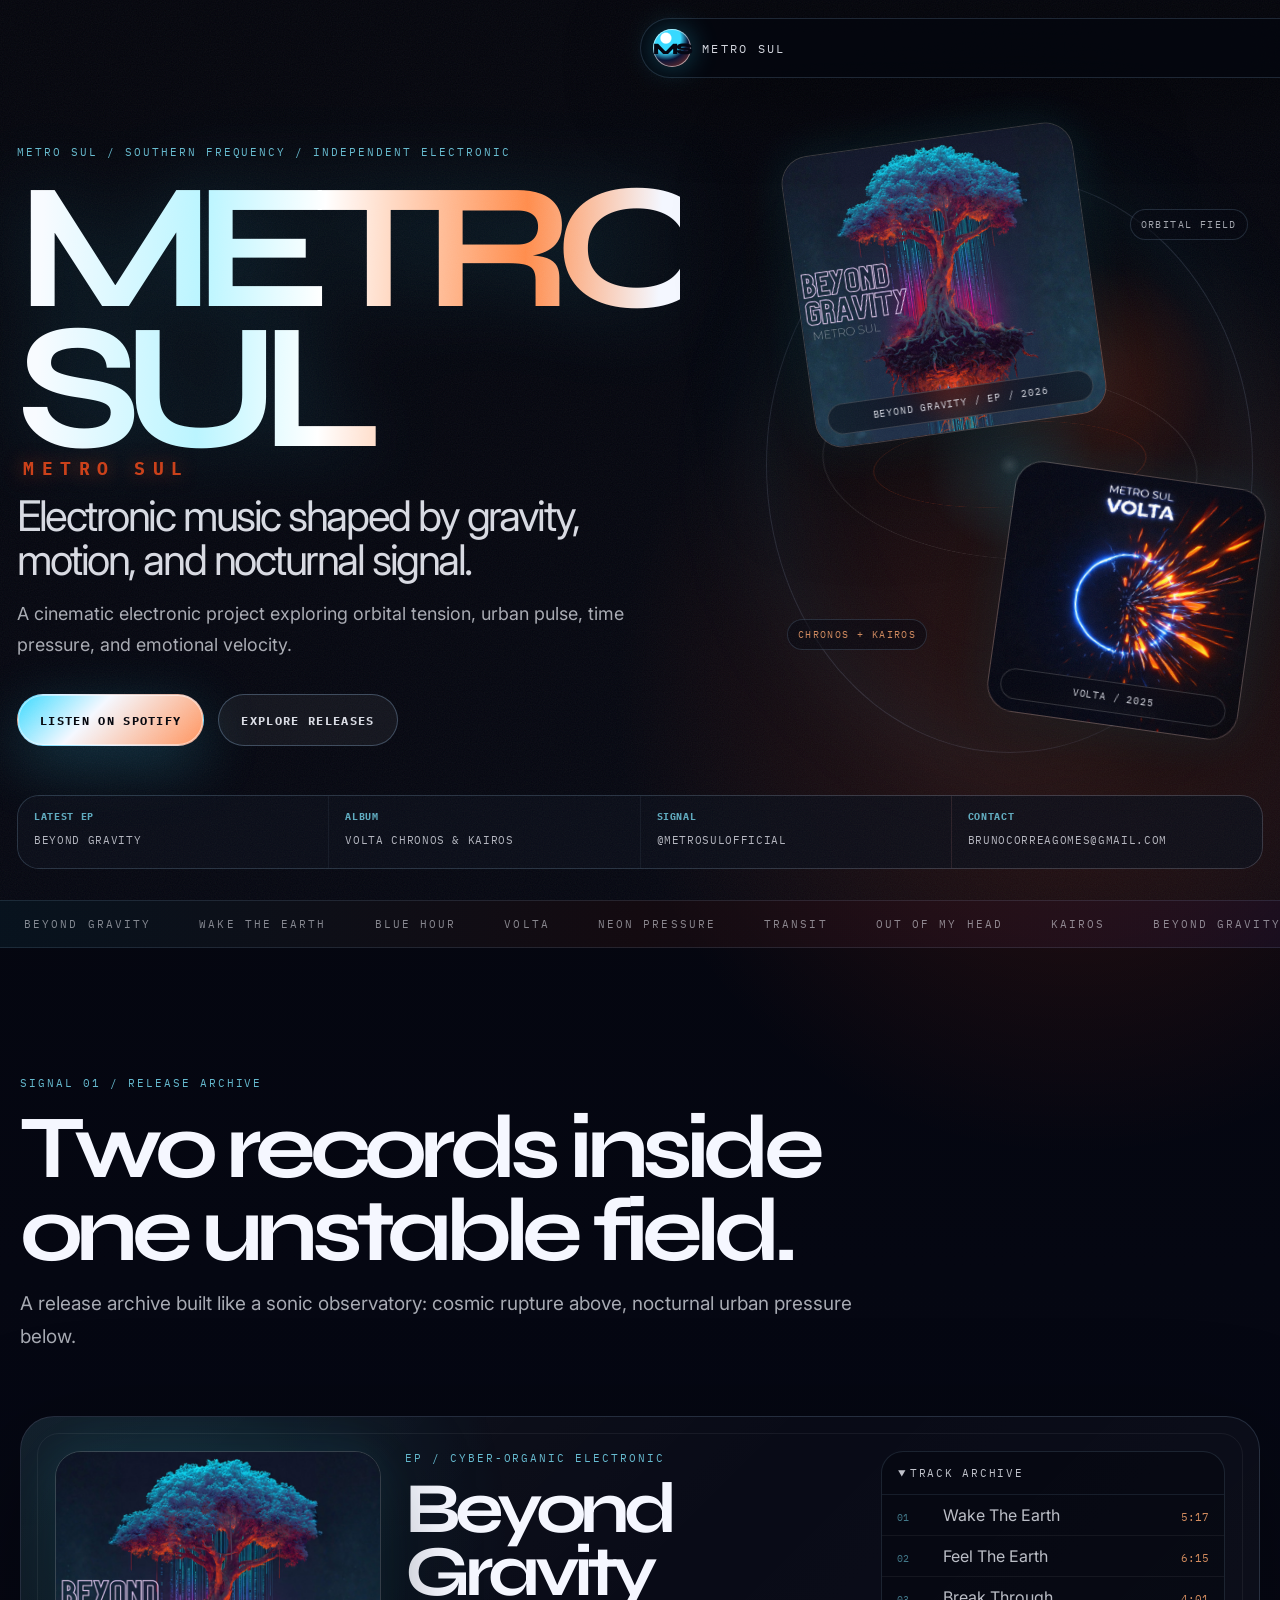
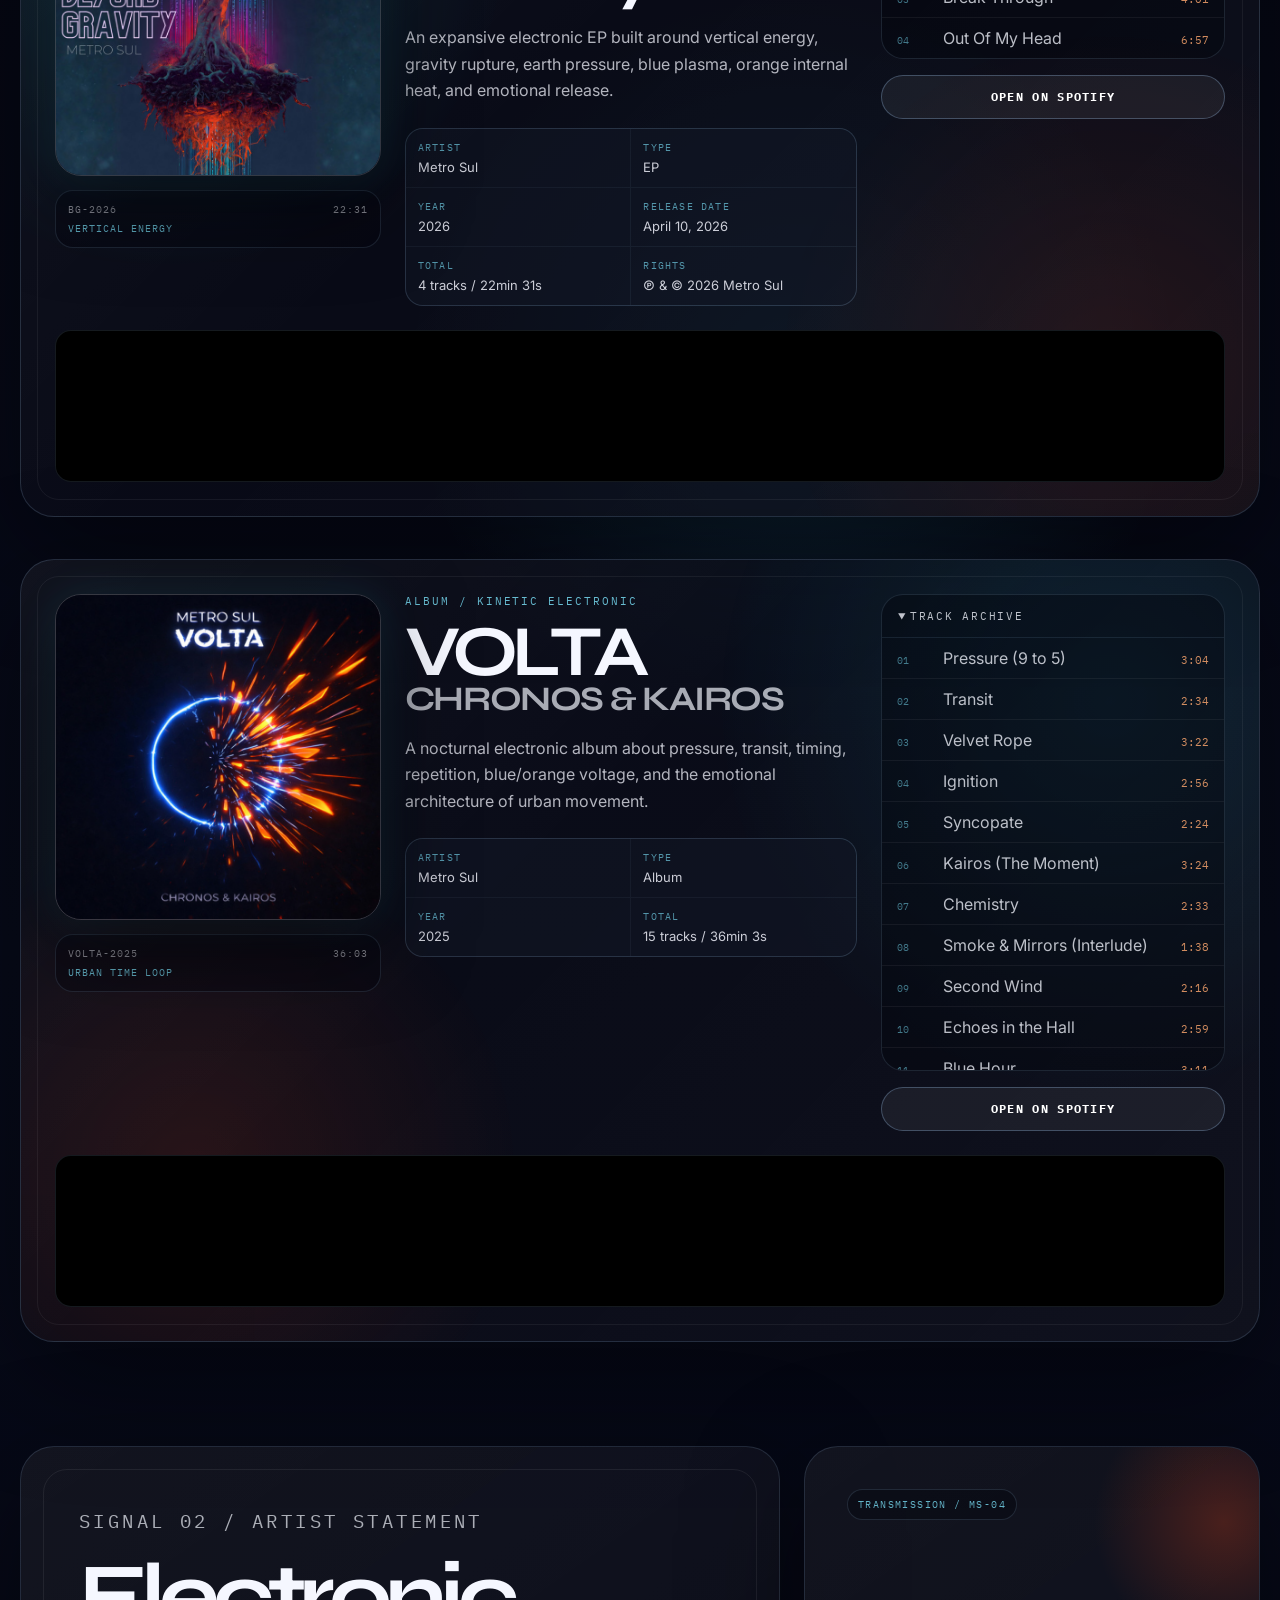
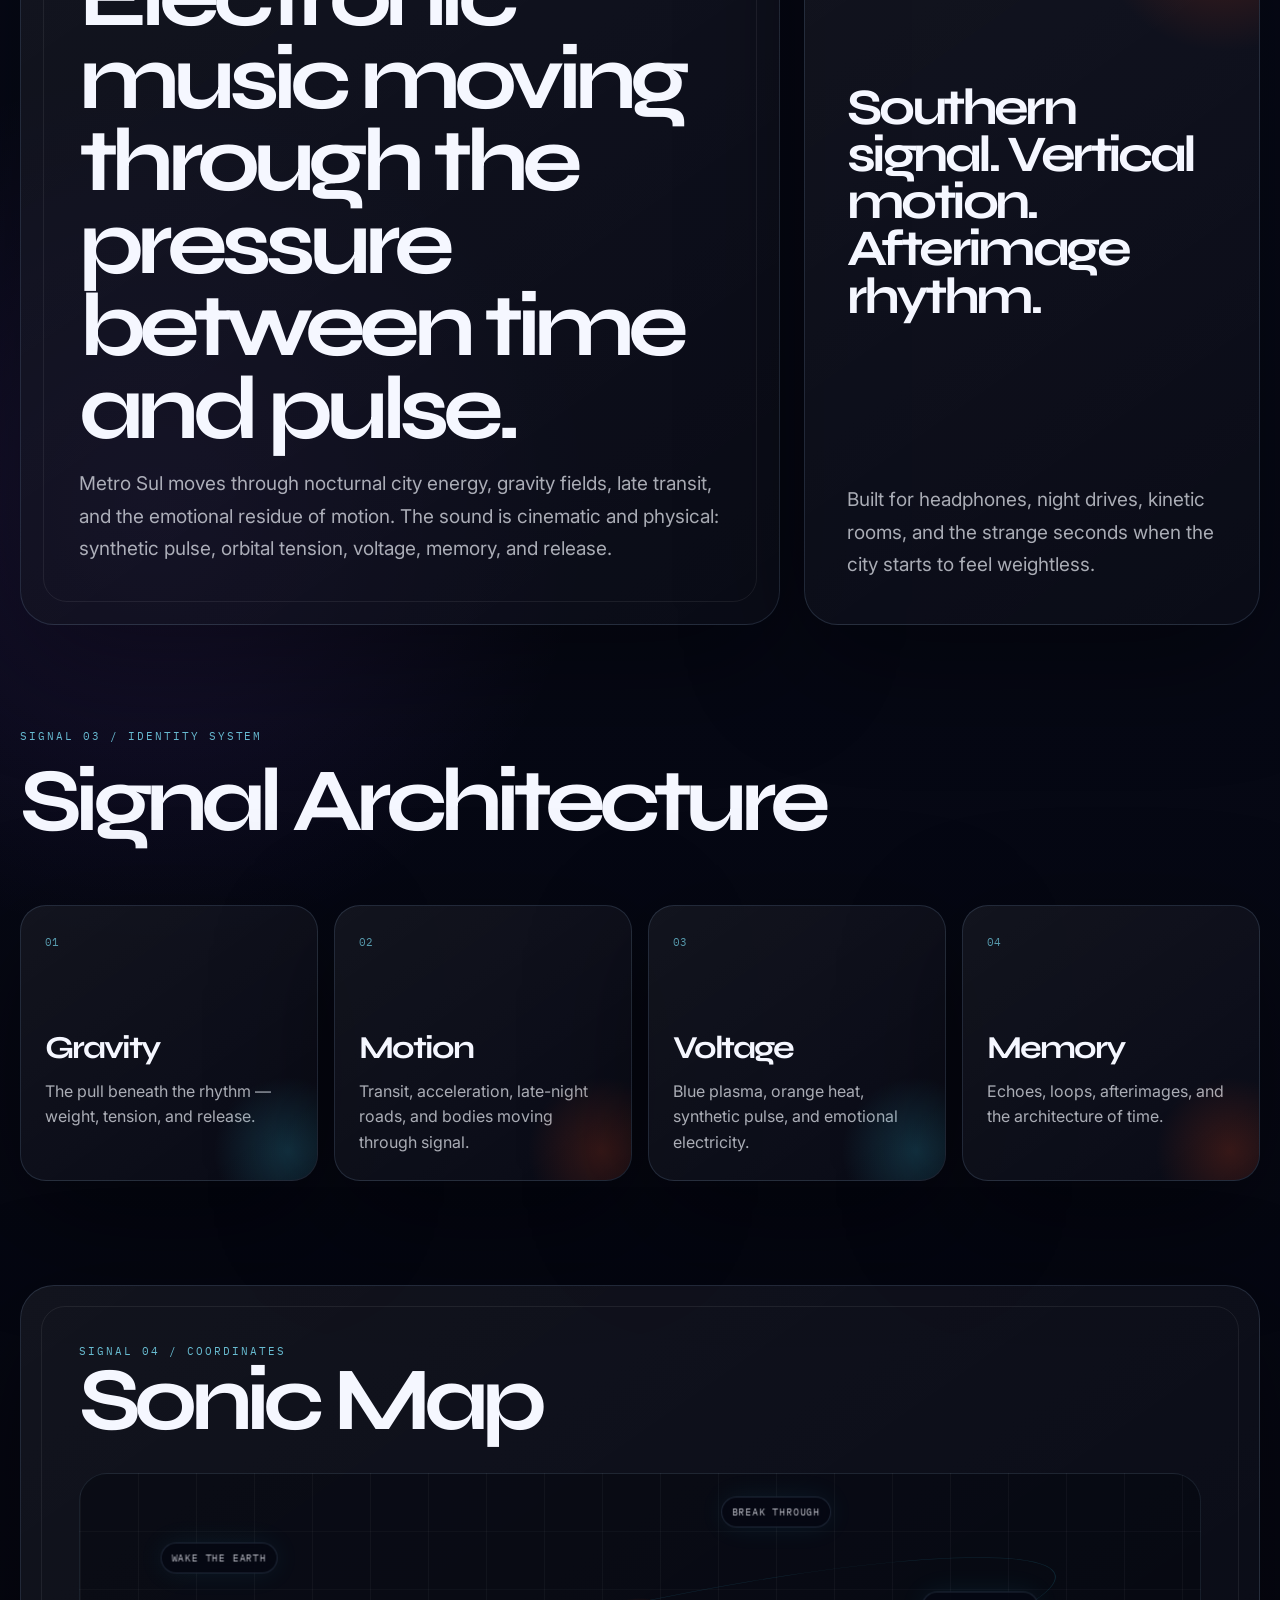
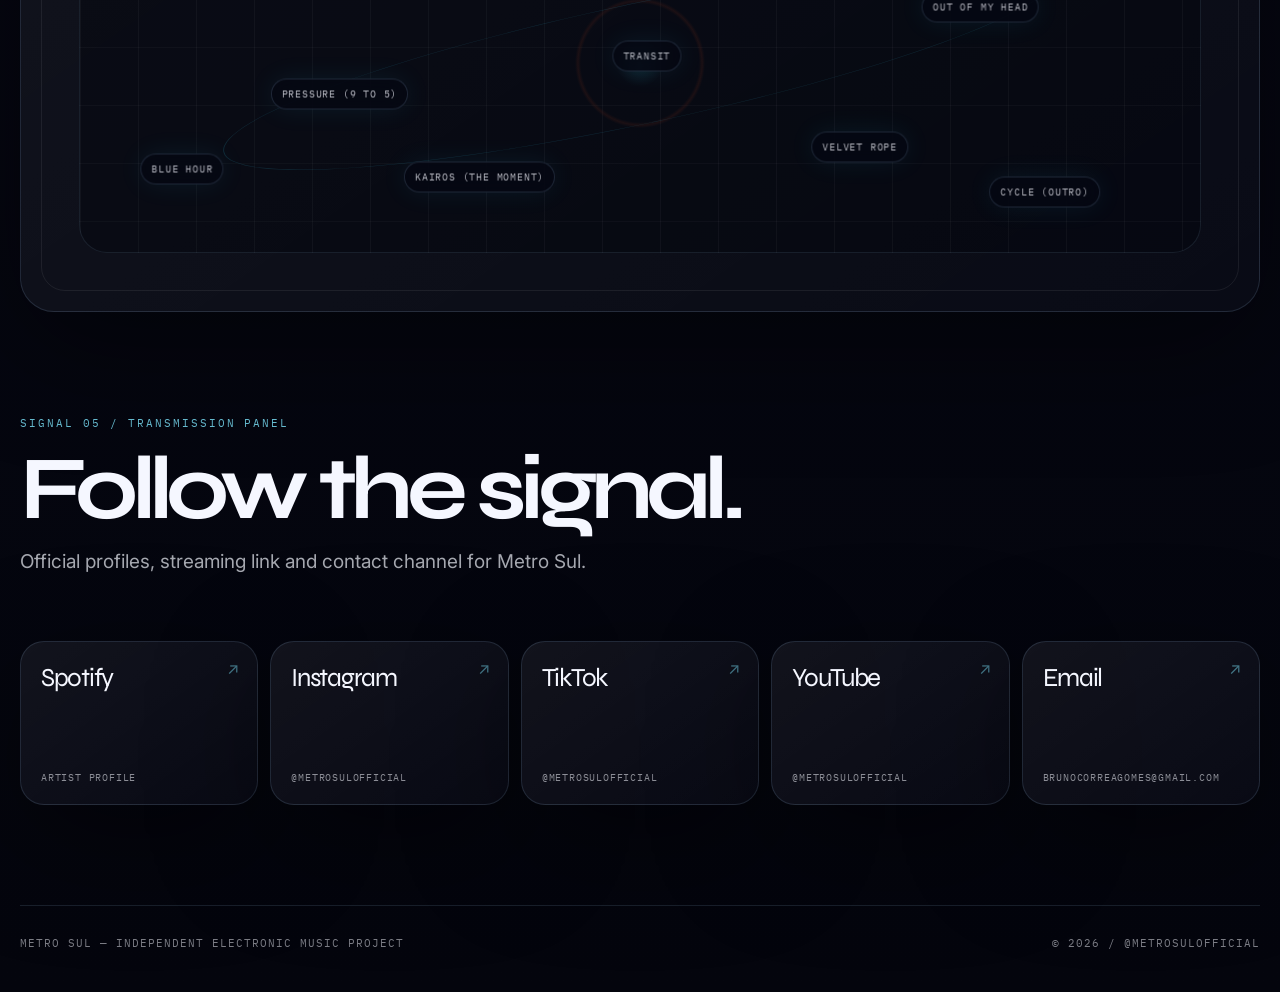
==== index.html @ 3d165d65 "Add files via upload" ====
<!doctype html>
<html lang="en">
<head>
  <meta charset="utf-8" />
  <meta name="viewport" content="width=device-width, initial-scale=1" />
  <title>Metro Sul — Electronic Music / Gravity, Motion & Nocturnal Signal</title>
  <meta name="description" content="Metro Sul is an independent cinematic electronic music project exploring gravity, orbital tension, urban pulse, time pressure and emotional velocity. Listen to Beyond Gravity and VOLTA CHRONOS & KAIROS." />
  <meta name="theme-color" content="#050713" />
  <meta name="robots" content="index, follow" />
  <meta property="og:title" content="Metro Sul — Independent Electronic Music Project" />
  <meta property="og:description" content="Beyond Gravity and VOLTA CHRONOS & KAIROS — electronic music built from nocturnal signals, orbital tension and cinematic velocity." />
  <meta property="og:type" content="website" />
  <meta property="og:image" content="./assets/beyondgravity.png" />
  <meta name="twitter:card" content="summary_large_image" />
  <link rel="preconnect" href="https://fonts.googleapis.com" />
  <link rel="preconnect" href="https://fonts.gstatic.com" crossorigin />
  <link href="https://fonts.googleapis.com/css2?family=Inter:wght@300;400;500;600;700;800&family=Space+Grotesk:wght@400;500;600;700&family=IBM+Plex+Mono:wght@400;500;600&family=Syne:wght@600;700;800&display=swap" rel="stylesheet" />
  <link rel="icon" href="./assets/favicon.svg" type="image/svg+xml" />
  <link rel="stylesheet" href="./styles.css" />

  <!-- Analytics configuration
    Replace these placeholders with your real IDs before publishing:
    Google Analytics Measurement ID format: G-XXXXXXXXXX
    Meta Pixel ID format: numeric ID, for example 123456789012345
    The scripts only load when valid IDs are inserted.
  -->
  <script>
    window.METRO_SUL_TRACKING = {
      googleAnalyticsId: "G-XXXXXXXXXX",
      metaPixelId: "000000000000000"
    };
  </script>
</head>
<body>
  <a class="skip-link" href="#music">Skip to releases</a>
  <canvas id="signalCanvas" aria-hidden="true"></canvas>
  <div class="site-noise" aria-hidden="true"></div>
  <div class="grid-veil" aria-hidden="true"></div>
  <div class="cursor-orb" aria-hidden="true"></div>

  <header class="topbar" data-reveal>
    <a href="#top" class="brand-mark" aria-label="Metro Sul home">
      <span class="brand-symbol">MS</span>
      <span class="brand-name">Metro Sul</span>
    </a>
    <nav class="nav-links" aria-label="Primary navigation">
      <a href="#music">Releases</a>
      <a href="#project">About</a>
      <a href="#architecture">Signal</a>
      <a href="#social">Contact</a>
    </nav>
  </header>

  <main id="top">
    <section class="hero" aria-labelledby="hero-title">
      <div class="hero-shell">
        <div class="hero-copy" data-reveal>
          <p class="kicker">Metro Sul / southern frequency / independent electronic</p>
          <h1 id="hero-title" aria-label="Metro Sul"><span>Metro</span><span>Sul</span></h1>
          <p class="hero-statement">Electronic music shaped by gravity, motion, and nocturnal signal.</p>
          <p class="hero-subcopy">A cinematic electronic project exploring orbital tension, urban pulse, time pressure, and emotional velocity.</p>
          <div class="hero-actions" aria-label="Primary actions">
            <a class="button primary magnetic" href="https://open.spotify.com/intl-pt/artist/4i7BYCbelBwv59mLCJ0pgk?si=x0QEqN5kTFyPz3Q-obYBBg" target="_blank" rel="noreferrer">Listen on Spotify</a>
            <a class="button ghost magnetic" href="#music">Explore Releases</a>
          </div>
        </div>

        <aside class="hero-orbit" aria-label="Metro Sul release orbit" data-reveal>
          <div class="orbit-core" aria-hidden="true"></div>
          <figure class="cover-card cover-card-a" data-tilt>
            <img src="./assets/beyondgravity.png" alt="Beyond Gravity by Metro Sul cover artwork" />
            <figcaption>Beyond Gravity / EP / 2026</figcaption>
          </figure>
          <figure class="cover-card cover-card-b" data-tilt>
            <img src="./assets/volta.png" alt="VOLTA CHRONOS & KAIROS by Metro Sul cover artwork" />
            <figcaption>VOLTA / 2025</figcaption>
          </figure>
          <div class="orbit-label label-north">ORBITAL FIELD</div>
          <div class="orbit-label label-south">CHRONOS + KAIROS</div>
        </aside>
      </div>

      <div class="telemetry-bar" data-reveal aria-label="Metro Sul project telemetry">
        <span><strong>Latest EP</strong> Beyond Gravity</span>
        <span><strong>Album</strong> VOLTA CHRONOS &amp; KAIROS</span>
        <span><strong>Signal</strong> @METROSULOFFICIAL</span>
        <span><strong>Contact</strong> brunocorreagomes@gmail.com</span>
      </div>
    </section>

    <section class="kinetic-strip" aria-label="Metro Sul sonic fragments">
      <div class="kinetic-track">
        <span>BEYOND GRAVITY</span><span>WAKE THE EARTH</span><span>BLUE HOUR</span><span>VOLTA</span><span>NEON PRESSURE</span><span>TRANSIT</span><span>OUT OF MY HEAD</span><span>KAIROS</span>
        <span>BEYOND GRAVITY</span><span>WAKE THE EARTH</span><span>BLUE HOUR</span><span>VOLTA</span><span>NEON PRESSURE</span><span>TRANSIT</span><span>OUT OF MY HEAD</span><span>KAIROS</span>
      </div>
    </section>

    <section id="music" class="section-shell music-section" aria-labelledby="music-title">
      <div class="section-heading stagger" data-reveal>
        <p class="eyebrow">Signal 01 / release archive</p>
        <h2 id="music-title">Two records inside one unstable field.</h2>
        <p>A release archive built like a sonic observatory: cosmic rupture above, nocturnal urban pressure below.</p>
      </div>

      <div class="release-stack">
        <article class="release-panel release-beyond" data-reveal>
          <div class="release-media">
            <div class="cover-shell" data-tilt>
              <img src="./assets/beyondgravity.png" alt="Beyond Gravity by Metro Sul official cover" />
            </div>
            <div class="release-code" aria-hidden="true">
              <span>BG-2026</span>
              <span>22:31</span>
              <span>VERTICAL ENERGY</span>
            </div>
          </div>

          <div class="release-info">
            <p class="album-label">EP / cyber-organic electronic</p>
            <h3>Beyond Gravity</h3>
            <p class="release-copy">An expansive electronic EP built around vertical energy, gravity rupture, earth pressure, blue plasma, orange internal heat, and emotional release.</p>
            <dl class="meta-grid" aria-label="Beyond Gravity release metadata">
              <div><dt>Artist</dt><dd>Metro Sul</dd></div>
              <div><dt>Type</dt><dd>EP</dd></div>
              <div><dt>Year</dt><dd>2026</dd></div>
              <div><dt>Release date</dt><dd>April 10, 2026</dd></div>
              <div><dt>Total</dt><dd>4 tracks / 22min 31s</dd></div>
              <div><dt>Rights</dt><dd>℗ &amp; © 2026 Metro Sul</dd></div>
            </dl>
          </div>

          <div class="release-archive-panel">
            <details class="track-archive" open>
              <summary>Track archive</summary>
              <ol class="tracklist">
                <li><span>Wake The Earth</span><time>5:17</time></li>
                <li><span>Feel The Earth</span><time>6:15</time></li>
                <li><span>Break Through</span><time>4:01</time></li>
                <li><span>Out Of My Head</span><time>6:57</time></li>
              </ol>
            </details>
            <a class="button compact magnetic" href="https://open.spotify.com/intl-pt/album/3F10JFx7wrz3scGyBUY3ES?si=_f2DL9DzT0eEyq1szK-q8g" target="_blank" rel="noreferrer">Open on Spotify</a>
          </div>

          <iframe class="spotify-frame" title="Beyond Gravity Spotify player" src="https://open.spotify.com/embed/album/3F10JFx7wrz3scGyBUY3ES?utm_source=generator&theme=0" width="100%" height="152" frameborder="0" allowfullscreen="" allow="autoplay; clipboard-write; encrypted-media; fullscreen; picture-in-picture" loading="lazy"></iframe>
        </article>

        <article class="release-panel release-volta" data-reveal>
          <div class="release-media">
            <div class="cover-shell" data-tilt>
              <img src="./assets/volta.png" alt="VOLTA CHRONOS & KAIROS by Metro Sul official cover" />
            </div>
            <div class="release-code" aria-hidden="true">
              <span>VOLTA-2025</span>
              <span>36:03</span>
              <span>URBAN TIME LOOP</span>
            </div>
          </div>

          <div class="release-info">
            <p class="album-label">Album / kinetic electronic</p>
            <h3>VOLTA <span>CHRONOS &amp; KAIROS</span></h3>
            <p class="release-copy">A nocturnal electronic album about pressure, transit, timing, repetition, blue/orange voltage, and the emotional architecture of urban movement.</p>
            <dl class="meta-grid" aria-label="VOLTA CHRONOS & KAIROS release metadata">
              <div><dt>Artist</dt><dd>Metro Sul</dd></div>
              <div><dt>Type</dt><dd>Album</dd></div>
              <div><dt>Year</dt><dd>2025</dd></div>
              <div><dt>Total</dt><dd>15 tracks / 36min 3s</dd></div>
            </dl>
          </div>

          <div class="release-archive-panel">
            <details class="track-archive" open>
              <summary>Track archive</summary>
              <ol class="tracklist tall">
                <li><span>Pressure (9 to 5)</span><time>3:04</time></li>
                <li><span>Transit</span><time>2:34</time></li>
                <li><span>Velvet Rope</span><time>3:22</time></li>
                <li><span>Ignition</span><time>2:56</time></li>
                <li><span>Syncopate</span><time>2:24</time></li>
                <li><span>Kairos (The Moment)</span><time>3:24</time></li>
                <li><span>Chemistry</span><time>2:33</time></li>
                <li><span>Smoke &amp; Mirrors (Interlude)</span><time>1:38</time></li>
                <li><span>Second Wind</span><time>2:16</time></li>
                <li><span>Echoes in the Hall</span><time>2:59</time></li>
                <li><span>Blue Hour</span><time>3:11</time></li>
                <li><span>Taxi (The Ride Home)</span><time>1:38</time></li>
                <li><span>Afters (Apartment 4B)</span><time>1:42</time></li>
                <li><span>Sunday Morning</span><time>1:11</time></li>
                <li><span>Cycle (Outro)</span><time>1:23</time></li>
              </ol>
            </details>
            <a class="button compact magnetic" href="https://open.spotify.com/intl-pt/album/316abErdO1WCIfUhM3Tgdb?si=npYQ-1QwTpeaVJIlyzqxAw" target="_blank" rel="noreferrer">Open on Spotify</a>
          </div>

          <iframe class="spotify-frame" title="VOLTA CHRONOS & KAIROS Spotify player" src="https://open.spotify.com/embed/album/316abErdO1WCIfUhM3Tgdb?utm_source=generator&theme=0" width="100%" height="152" frameborder="0" allowfullscreen="" allow="autoplay; clipboard-write; encrypted-media; fullscreen; picture-in-picture" loading="lazy"></iframe>
        </article>
      </div>
    </section>

    <section id="project" class="section-shell project-section" aria-labelledby="project-title">
      <div class="project-panel" data-reveal>
        <p class="eyebrow">Signal 02 / artist statement</p>
        <h2 id="project-title">Electronic music moving through the pressure between time and pulse.</h2>
        <p>Metro Sul moves through nocturnal city energy, gravity fields, late transit, and the emotional residue of motion. The sound is cinematic and physical: synthetic pulse, orbital tension, voltage, memory, and release.</p>
      </div>
      <aside class="transmission-card" data-reveal>
        <span class="terminal-line">Transmission / MS-04</span>
        <strong>Southern signal. Vertical motion. Afterimage rhythm.</strong>
        <p>Built for headphones, night drives, kinetic rooms, and the strange seconds when the city starts to feel weightless.</p>
      </aside>
    </section>

    <section id="architecture" class="section-shell architecture-section" aria-labelledby="architecture-title">
      <div class="section-heading" data-reveal>
        <p class="eyebrow">Signal 03 / identity system</p>
        <h2 id="architecture-title">Signal Architecture</h2>
      </div>
      <div class="architecture-grid">
        <article class="pillar" data-reveal>
          <span>01</span>
          <h3>Gravity</h3>
          <p>The pull beneath the rhythm — weight, tension, and release.</p>
        </article>
        <article class="pillar" data-reveal>
          <span>02</span>
          <h3>Motion</h3>
          <p>Transit, acceleration, late-night roads, and bodies moving through signal.</p>
        </article>
        <article class="pillar" data-reveal>
          <span>03</span>
          <h3>Voltage</h3>
          <p>Blue plasma, orange heat, synthetic pulse, and emotional electricity.</p>
        </article>
        <article class="pillar" data-reveal>
          <span>04</span>
          <h3>Memory</h3>
          <p>Echoes, loops, afterimages, and the architecture of time.</p>
        </article>
      </div>
    </section>

    <section class="section-shell sonic-section" aria-labelledby="sonic-title">
      <div class="sonic-panel" data-reveal>
        <p class="eyebrow">Signal 04 / coordinates</p>
        <h2 id="sonic-title">Sonic Map</h2>
        <div class="sonic-map" aria-label="Selected Metro Sul track coordinates">
          <span style="--x:8;--y:22">Wake The Earth</span>
          <span style="--x:58;--y:10">Break Through</span>
          <span style="--x:76;--y:35">Out Of My Head</span>
          <span style="--x:18;--y:58">Pressure (9 to 5)</span>
          <span style="--x:48;--y:48">Transit</span>
          <span style="--x:66;--y:72">Velvet Rope</span>
          <span style="--x:30;--y:80">Kairos (The Moment)</span>
          <span style="--x:6;--y:78">Blue Hour</span>
          <span style="--x:82;--y:84">Cycle (Outro)</span>
        </div>
      </div>
    </section>

    <section id="social" class="section-shell social-section" aria-labelledby="social-title">
      <div class="section-heading" data-reveal>
        <p class="eyebrow">Signal 05 / transmission panel</p>
        <h2 id="social-title">Follow the signal.</h2>
        <p>Official profiles, streaming link and contact channel for Metro Sul.</p>
      </div>
      <div class="social-grid" data-reveal>
        <a href="https://open.spotify.com/intl-pt/artist/4i7BYCbelBwv59mLCJ0pgk?si=x0QEqN5kTFyPz3Q-obYBBg" target="_blank" rel="noreferrer"><span>Spotify</span><small>artist profile</small></a>
        <a href="https://instagram.com/metrosulofficial" target="_blank" rel="noreferrer"><span>Instagram</span><small>@METROSULOFFICIAL</small></a>
        <a href="https://www.tiktok.com/@metrosulofficial" target="_blank" rel="noreferrer"><span>TikTok</span><small>@METROSULOFFICIAL</small></a>
        <a href="https://www.youtube.com/@metrosulofficial" target="_blank" rel="noreferrer"><span>YouTube</span><small>@METROSULOFFICIAL</small></a>
        <a href="mailto:brunocorreagomes@gmail.com"><span>Email</span><small>brunocorreagomes@gmail.com</small></a>
      </div>
    </section>
  </main>

  <footer class="footer">
    <p>Metro Sul — Independent Electronic Music Project</p>
    <p>© <span id="year">2026</span> / @METROSULOFFICIAL</p>
  </footer>

  <script type="application/ld+json">
  {
    "@context": "https://schema.org",
    "@type": "MusicGroup",
    "name": "Metro Sul",
    "url": "https://open.spotify.com/intl-pt/artist/4i7BYCbelBwv59mLCJ0pgk",
    "sameAs": [
      "https://instagram.com/metrosulofficial",
      "https://www.tiktok.com/@metrosulofficial",
      "https://www.youtube.com/@metrosulofficial"
    ],
    "album": [
      {
        "@type": "MusicAlbum",
        "name": "Beyond Gravity",
        "albumReleaseType": "EPRelease",
        "datePublished": "2026-04-10",
        "byArtist": { "@type": "MusicGroup", "name": "Metro Sul" },
        "numTracks": 4
      },
      {
        "@type": "MusicAlbum",
        "name": "VOLTA CHRONOS & KAIROS",
        "datePublished": "2025",
        "byArtist": { "@type": "MusicGroup", "name": "Metro Sul" },
        "numTracks": 15
      }
    ]
  }
  </script>
  <script src="./script.js" defer></script>
</body>
</html>
---- styles.css ----
:root {
  --bg: #050713;
  --bg-2: #080c1d;
  --panel: rgba(9, 14, 32, 0.72);
  --panel-strong: rgba(12, 18, 42, 0.88);
  --line: rgba(168, 213, 255, 0.16);
  --line-strong: rgba(168, 213, 255, 0.28);
  --text: #f5f7ff;
  --muted: rgba(245, 247, 255, 0.68);
  --soft: rgba(245, 247, 255, 0.48);
  --cyan: #38d9ff;
  --cyan-soft: rgba(56, 217, 255, 0.18);
  --orange: #ff4b17;
  --orange-soft: rgba(255, 75, 23, 0.16);
  --violet: #a05cff;
  --max: 1240px;
  --radius-xl: 34px;
  --radius-lg: 24px;
  --shadow: 0 34px 120px rgba(0, 0, 0, 0.42);
  --mono: "IBM Plex Mono", ui-monospace, SFMono-Regular, Menlo, monospace;
  --display: "Syne", "Space Grotesk", Inter, system-ui, sans-serif;
  --sans: Inter, system-ui, -apple-system, BlinkMacSystemFont, "Segoe UI", sans-serif;
}

* { box-sizing: border-box; }
html { scroll-behavior: smooth; background: var(--bg); }
body {
  margin: 0;
  min-height: 100vh;
  font-family: var(--sans);
  color: var(--text);
  background:
    radial-gradient(circle at calc(var(--mx, .62) * 100%) calc(var(--my, .34) * 100%), rgba(56,217,255,.14), transparent 30vw),
    radial-gradient(circle at 84% 12%, rgba(255,75,23,.17), transparent 36vw),
    radial-gradient(circle at 12% 64%, rgba(160,92,255,.13), transparent 34vw),
    linear-gradient(180deg, #03040b 0%, #070a19 44%, #04050d 100%);
  overflow-x: hidden;
}

body::before {
  content: "";
  position: fixed;
  inset: -1px;
  pointer-events: none;
  background:
    linear-gradient(90deg, rgba(255,255,255,.035) 1px, transparent 1px) 0 0 / 84px 84px,
    linear-gradient(0deg, rgba(255,255,255,.025) 1px, transparent 1px) 0 0 / 84px 84px;
  mask-image: radial-gradient(circle at 50% 18%, black, transparent 73%);
  opacity: .38;
  z-index: -4;
}

img, iframe { max-width: 100%; display: block; }
a { color: inherit; text-decoration: none; }
button, a { -webkit-tap-highlight-color: transparent; }
:focus-visible { outline: 2px solid var(--cyan); outline-offset: 4px; border-radius: 10px; }
::selection { background: rgba(56, 217, 255, .3); color: #fff; }

.skip-link {
  position: fixed;
  top: 12px;
  left: 12px;
  z-index: 999;
  transform: translateY(-140%);
  padding: 10px 14px;
  background: #fff;
  color: #050713;
  border-radius: 999px;
  font-weight: 700;
}
.skip-link:focus { transform: translateY(0); }

#signalCanvas {
  position: fixed;
  inset: 0;
  width: 100%;
  height: 100%;
  z-index: -5;
  pointer-events: none;
}

.site-noise {
  position: fixed;
  inset: 0;
  pointer-events: none;
  z-index: 10;
  opacity: .12;
  mix-blend-mode: screen;
  background-image: url("data:image/svg+xml,%3Csvg xmlns='http://www.w3.org/2000/svg' width='180' height='180' viewBox='0 0 180 180'%3E%3Cfilter id='n'%3E%3CfeTurbulence type='fractalNoise' baseFrequency='.85' numOctaves='3' stitchTiles='stitch'/%3E%3C/filter%3E%3Crect width='180' height='180' filter='url(%23n)' opacity='.5'/%3E%3C/svg%3E");
}

.grid-veil {
  position: fixed;
  inset: 0;
  pointer-events: none;
  z-index: -3;
  background: linear-gradient(180deg, transparent 0%, rgba(5,7,19,.44) 54%, rgba(5,7,19,.92) 100%);
}

.cursor-orb {
  position: fixed;
  left: calc(var(--mx, .5) * 100vw);
  top: calc(var(--my, .5) * 100vh);
  width: 310px;
  height: 310px;
  transform: translate(-50%, -50%);
  border-radius: 50%;
  pointer-events: none;
  z-index: -2;
  background: radial-gradient(circle, rgba(56,217,255,.09), rgba(255,75,23,.055) 38%, transparent 70%);
  filter: blur(10px);
  opacity: .9;
}

.topbar {
  position: fixed;
  top: 18px;
  left: 50%;
  transform: translateX(-50%);
  z-index: 50;
  width: min(calc(100% - 30px), 1180px);
  display: flex;
  align-items: center;
  justify-content: space-between;
  gap: 18px;
  padding: 10px 12px;
  border: 1px solid rgba(168,213,255,.16);
  border-radius: 999px;
  background: rgba(3, 5, 14, .62);
  backdrop-filter: blur(22px);
  box-shadow: 0 18px 80px rgba(0,0,0,.34);
}

.brand-mark { display: inline-flex; align-items: center; gap: 11px; min-width: max-content; }
.brand-symbol {
  width: 38px;
  height: 38px;
  border-radius: 50%;
  display: grid;
  place-items: center;
  font-family: var(--display);
  font-weight: 800;
  letter-spacing: -.14em;
  color: #050713;
  background: radial-gradient(circle at 34% 24%, #fff 0 13%, var(--cyan) 16% 38%, #0b1537 58%, var(--orange) 126%);
  box-shadow: 0 0 28px rgba(56,217,255,.32), inset 0 0 0 1px rgba(255,255,255,.54);
}
.brand-name {
  font-family: var(--mono);
  font-size: 12px;
  letter-spacing: .19em;
  text-transform: uppercase;
  color: rgba(245,247,255,.86);
}
.nav-links { display: flex; align-items: center; gap: 2px; }
.nav-links a {
  padding: 10px 13px;
  border-radius: 999px;
  color: rgba(245,247,255,.64);
  font-family: var(--mono);
  font-size: 11px;
  text-transform: uppercase;
  letter-spacing: .08em;
  transition: color .22s ease, background .22s ease, box-shadow .22s ease;
}
.nav-links a:hover { color: #fff; background: rgba(255,255,255,.07); box-shadow: inset 0 0 0 1px rgba(255,255,255,.08); }

.section-shell { width: min(calc(100% - 34px), var(--max)); margin-inline: auto; }
.hero {
  min-height: 100svh;
  display: grid;
  align-items: center;
  padding: 122px 0 28px;
  position: relative;
}
.hero-shell {
  width: min(calc(100% - 34px), 1320px);
  margin-inline: auto;
  display: grid;
  grid-template-columns: minmax(0, 1.02fr) minmax(340px, .78fr);
  gap: clamp(32px, 6vw, 92px);
  align-items: center;
}

.kicker, .eyebrow, .album-label {
  margin: 0;
  font-family: var(--mono);
  font-size: 11px;
  line-height: 1.4;
  letter-spacing: .18em;
  text-transform: uppercase;
  color: rgba(126,231,255,.8);
}

.hero h1 {
  margin: 18px 0 0;
  font-family: var(--display);
  font-size: clamp(82px, 14vw, 192px);
  line-height: .78;
  letter-spacing: -.105em;
  text-transform: uppercase;
  text-wrap: balance;
  position: relative;
  color: transparent;
  background: linear-gradient(92deg, #f8fbff 4%, #b9f5ff 28%, #fff 46%, #ff8b4a 76%, #f4f7ff 96%);
  -webkit-background-clip: text;
  background-clip: text;
  filter: drop-shadow(0 0 42px rgba(56,217,255,.16));
}
.hero h1 span { display: block; }
.hero h1::after {
  content: "METRO SUL";
  position: absolute;
  inset: auto auto -18px 6px;
  font-family: var(--mono);
  font-size: clamp(12px, 1.6vw, 18px);
  letter-spacing: .42em;
  color: rgba(255,75,23,.78);
  text-shadow: 0 0 18px rgba(255,75,23,.5);
}
.hero-statement {
  margin: 36px 0 0;
  max-width: 740px;
  font-size: clamp(24px, 3.3vw, 47px);
  line-height: 1.04;
  letter-spacing: -.058em;
  color: rgba(245,247,255,.88);
}
.hero-subcopy {
  max-width: 650px;
  margin: 18px 0 0;
  color: var(--muted);
  font-size: clamp(16px, 1.4vw, 18px);
  line-height: 1.7;
}
.hero-actions { display: flex; flex-wrap: wrap; gap: 14px; margin-top: 34px; }
.button {
  display: inline-flex;
  align-items: center;
  justify-content: center;
  min-height: 52px;
  padding: 0 22px;
  border: 1px solid var(--line-strong);
  border-radius: 999px;
  font-family: var(--mono);
  font-size: 12px;
  font-weight: 700;
  letter-spacing: .11em;
  text-transform: uppercase;
  transition: transform .22s ease, background .22s ease, box-shadow .22s ease, border-color .22s ease;
}
.button.primary {
  color: #02030a;
  background: linear-gradient(135deg, var(--cyan), #f5f8ff 40%, #ff925b 100%);
  box-shadow: 0 18px 62px rgba(56,217,255,.23), inset 0 0 0 1px rgba(255,255,255,.5);
}
.button.ghost { background: rgba(255,255,255,.055); color: rgba(245,247,255,.88); }
.button.compact { min-height: 44px; padding-inline: 16px; background: rgba(255,255,255,.06); color: #fff; }
.button:hover { transform: translateY(-3px); border-color: rgba(255,255,255,.42); box-shadow: 0 18px 58px rgba(0,0,0,.26), 0 0 28px rgba(56,217,255,.12); }

.hero-orbit {
  position: relative;
  min-height: clamp(430px, 62vw, 640px);
  perspective: 1200px;
}
.orbit-core {
  position: absolute;
  inset: 8% 2% 2% 2%;
  border-radius: 50%;
  background:
    radial-gradient(circle at 50% 50%, rgba(255,255,255,.16), transparent 2.8%),
    radial-gradient(circle at 50% 50%, rgba(56,217,255,.18), transparent 23%),
    radial-gradient(circle at 68% 35%, rgba(255,75,23,.18), transparent 24%);
  border: 1px solid rgba(168,213,255,.16);
  box-shadow: inset 0 0 120px rgba(56,217,255,.07), 0 0 120px rgba(56,217,255,.07);
  animation: orbitalSpin 18s linear infinite;
}
.orbit-core::before, .orbit-core::after {
  content: "";
  position: absolute;
  inset: 12%;
  border-radius: 50%;
  border: 1px solid rgba(255,255,255,.12);
  transform: rotateX(64deg) rotateZ(-18deg);
}
.orbit-core::after {
  inset: 24%;
  border-color: rgba(255,75,23,.22);
  transform: rotateX(72deg) rotateZ(41deg);
}
.cover-card {
  position: absolute;
  margin: 0;
  border-radius: 28px;
  overflow: hidden;
  border: 1px solid rgba(255,255,255,.17);
  background: rgba(255,255,255,.05);
  box-shadow: 0 26px 100px rgba(0,0,0,.54), 0 0 48px rgba(56,217,255,.12);
  transform-style: preserve-3d;
  transition: transform .25s ease, box-shadow .25s ease;
}
.cover-card img { width: 100%; aspect-ratio: 1; object-fit: cover; }
.cover-card figcaption {
  position: absolute;
  left: 12px;
  right: 12px;
  bottom: 12px;
  padding: 8px 9px;
  border: 1px solid rgba(255,255,255,.16);
  border-radius: 999px;
  background: rgba(3,5,14,.52);
  backdrop-filter: blur(14px);
  color: rgba(245,247,255,.82);
  font-family: var(--mono);
  font-size: 10px;
  text-align: center;
  letter-spacing: .08em;
  text-transform: uppercase;
}
.cover-card-a { width: min(58%, 340px); top: 2%; left: 8%; transform: rotate(-8deg); }
.cover-card-b { width: min(50%, 300px); right: 2%; bottom: 6%; transform: rotate(8deg); }
.orbit-label {
  position: absolute;
  padding: 8px 10px;
  border: 1px solid rgba(168,213,255,.16);
  border-radius: 999px;
  background: rgba(3,5,14,.52);
  color: rgba(245,247,255,.66);
  font-family: var(--mono);
  font-size: 10px;
  letter-spacing: .14em;
  text-transform: uppercase;
}
.label-north { top: 13%; right: 3%; }
.label-south { left: 6%; bottom: 18%; color: rgba(255,168,111,.8); }

.telemetry-bar {
  width: min(calc(100% - 34px), 1320px);
  margin: 22px auto 0;
  display: grid;
  grid-template-columns: repeat(4, minmax(0, 1fr));
  gap: 1px;
  border: 1px solid rgba(168,213,255,.13);
  border-radius: 22px;
  overflow: hidden;
  background: rgba(168,213,255,.09);
}
.telemetry-bar span {
  display: grid;
  gap: 4px;
  min-height: 72px;
  padding: 14px 16px;
  background: rgba(5,7,19,.72);
  color: rgba(245,247,255,.72);
  font-family: var(--mono);
  font-size: 11px;
  letter-spacing: .06em;
  text-transform: uppercase;
}
.telemetry-bar strong { color: rgba(126,231,255,.72); font-size: 10px; }

.kinetic-strip {
  border-block: 1px solid rgba(168,213,255,.12);
  overflow: hidden;
  background: linear-gradient(90deg, rgba(56,217,255,.06), rgba(255,75,23,.06), rgba(160,92,255,.06));
}
.kinetic-track {
  display: flex;
  width: max-content;
  animation: marquee 34s linear infinite;
}
.kinetic-track span {
  padding: 16px 24px;
  font-family: var(--mono);
  font-size: 11px;
  color: rgba(245,247,255,.52);
  text-transform: uppercase;
  letter-spacing: .19em;
  white-space: nowrap;
}

.music-section { padding: clamp(74px, 10vw, 130px) 0 84px; }
.section-heading {
  display: grid;
  gap: 16px;
  max-width: 840px;
  margin-bottom: clamp(34px, 5vw, 62px);
}
.section-heading h2, .project-panel h2, .sonic-panel h2 {
  margin: 0;
  font-family: var(--display);
  font-size: clamp(42px, 7vw, 92px);
  line-height: .92;
  letter-spacing: -.075em;
  text-wrap: balance;
}
.section-heading p:not(.eyebrow), .project-panel p, .transmission-card p {
  margin: 0;
  color: var(--muted);
  font-size: clamp(16px, 1.5vw, 19px);
  line-height: 1.72;
}
.release-stack { display: grid; gap: clamp(24px, 4vw, 42px); }
.release-panel {
  position: relative;
  isolation: isolate;
  display: grid;
  grid-template-columns: minmax(220px, .72fr) minmax(0, 1fr) minmax(280px, .76fr);
  gap: 24px;
  align-items: start;
  padding: clamp(18px, 3vw, 34px);
  border: 1px solid rgba(168,213,255,.16);
  border-radius: var(--radius-xl);
  background:
    linear-gradient(135deg, rgba(255,255,255,.055), rgba(255,255,255,.018) 42%, rgba(255,255,255,.045)),
    rgba(5,7,19,.68);
  box-shadow: var(--shadow);
  overflow: hidden;
}
.release-panel::before {
  content: "";
  position: absolute;
  inset: 0;
  z-index: -1;
  opacity: .76;
  background:
    radial-gradient(circle at 12% 16%, rgba(56,217,255,.18), transparent 28%),
    radial-gradient(circle at 88% 78%, rgba(255,75,23,.13), transparent 28%);
}
.release-volta::before {
  background:
    radial-gradient(circle at 14% 78%, rgba(255,75,23,.16), transparent 27%),
    radial-gradient(circle at 88% 18%, rgba(56,217,255,.15), transparent 32%);
}
.release-panel::after {
  content: "";
  position: absolute;
  inset: 16px;
  border: 1px solid rgba(255,255,255,.06);
  border-radius: calc(var(--radius-xl) - 12px);
  pointer-events: none;
}
.release-media { display: grid; gap: 14px; }
.cover-shell {
  border-radius: 26px;
  overflow: hidden;
  border: 1px solid rgba(255,255,255,.16);
  box-shadow: 0 28px 86px rgba(0,0,0,.52), 0 0 42px rgba(56,217,255,.12);
  transform-style: preserve-3d;
  transition: transform .25s ease;
}
.cover-shell img { width: 100%; aspect-ratio: 1; object-fit: cover; }
.release-code {
  display: grid;
  grid-template-columns: 1fr auto;
  gap: 6px;
  padding: 12px;
  border: 1px solid rgba(168,213,255,.13);
  border-radius: 18px;
  background: rgba(3,5,14,.38);
}
.release-code span {
  font-family: var(--mono);
  font-size: 10px;
  color: rgba(245,247,255,.52);
  letter-spacing: .1em;
  text-transform: uppercase;
}
.release-code span:last-child { grid-column: 1 / -1; color: rgba(126,231,255,.72); }
.release-info h3 {
  margin: 12px 0 0;
  font-family: var(--display);
  font-size: clamp(42px, 5.6vw, 84px);
  line-height: .88;
  letter-spacing: -.08em;
}
.release-info h3 span { display: block; font-size: .48em; letter-spacing: -.04em; color: rgba(245,247,255,.68); }
.release-copy {
  margin: 20px 0 0;
  max-width: 610px;
  color: rgba(245,247,255,.72);
  line-height: 1.66;
}
.meta-grid {
  margin: 24px 0 0;
  display: grid;
  grid-template-columns: repeat(2, minmax(0, 1fr));
  gap: 1px;
  overflow: hidden;
  border: 1px solid rgba(168,213,255,.12);
  border-radius: 18px;
  background: rgba(168,213,255,.08);
}
.meta-grid div {
  padding: 12px;
  background: rgba(5,7,19,.48);
}
.meta-grid dt {
  margin-bottom: 5px;
  font-family: var(--mono);
  font-size: 10px;
  letter-spacing: .12em;
  text-transform: uppercase;
  color: rgba(126,231,255,.62);
}
.meta-grid dd {
  margin: 0;
  color: rgba(245,247,255,.82);
  font-size: 13px;
}
.release-archive-panel { display: grid; gap: 16px; align-content: start; }
.track-archive {
  border: 1px solid rgba(168,213,255,.13);
  border-radius: 22px;
  background: rgba(3,5,14,.42);
  overflow: hidden;
}
.track-archive summary {
  cursor: pointer;
  padding: 14px 16px;
  font-family: var(--mono);
  font-size: 11px;
  letter-spacing: .16em;
  text-transform: uppercase;
  color: rgba(245,247,255,.78);
  border-bottom: 1px solid rgba(168,213,255,.1);
  list-style-position: inside;
}
.tracklist {
  counter-reset: tracks;
  list-style: none;
  margin: 0;
  padding: 0;
}
.tracklist.tall { max-height: 432px; overflow: auto; scrollbar-color: rgba(56,217,255,.45) rgba(255,255,255,.04); }
.tracklist li {
  counter-increment: tracks;
  display: grid;
  grid-template-columns: 36px 1fr auto;
  align-items: baseline;
  gap: 10px;
  padding: 10px 15px;
  border-bottom: 1px solid rgba(255,255,255,.055);
  color: rgba(245,247,255,.76);
  transition: background .18s ease, color .18s ease, padding-left .18s ease;
}
.tracklist li:last-child { border-bottom: 0; }
.tracklist li::before {
  content: counter(tracks, decimal-leading-zero);
  font-family: var(--mono);
  font-size: 10px;
  color: rgba(126,231,255,.5);
}
.tracklist li:hover { background: rgba(56,217,255,.06); color: #fff; padding-left: 20px; }
.tracklist time { color: rgba(255,168,111,.82); font-family: var(--mono); font-size: 11px; }
.spotify-frame {
  grid-column: 1 / -1;
  border-radius: 16px;
  overflow: hidden;
  border: 1px solid rgba(168,213,255,.12);
  background: #000;
}

.project-section {
  display: grid;
  grid-template-columns: minmax(0, 1.25fr) minmax(280px, .75fr);
  gap: 24px;
  padding: 20px 0 104px;
}
.project-panel, .transmission-card, .pillar, .sonic-panel, .social-grid a {
  border: 1px solid rgba(168,213,255,.14);
  background: linear-gradient(145deg, rgba(255,255,255,.055), rgba(255,255,255,.02)), rgba(5,7,19,.62);
  box-shadow: var(--shadow);
}
.project-panel {
  min-height: 430px;
  display: grid;
  align-content: end;
  gap: 18px;
  padding: clamp(28px, 5vw, 58px);
  border-radius: var(--radius-xl);
  position: relative;
  overflow: hidden;
}
.project-panel::before {
  content: "";
  position: absolute;
  inset: 22px;
  border-radius: 24px;
  border: 1px solid rgba(255,255,255,.07);
  pointer-events: none;
}
.project-panel h2 { max-width: 920px; }
.transmission-card {
  min-height: 430px;
  padding: clamp(24px, 4vw, 42px);
  border-radius: var(--radius-xl);
  display: grid;
  align-content: space-between;
  gap: 28px;
  position: relative;
  overflow: hidden;
}
.transmission-card::after {
  content: "";
  position: absolute;
  width: 270px;
  height: 270px;
  right: -100px;
  top: -60px;
  border-radius: 50%;
  background: radial-gradient(circle, rgba(255,75,23,.24), transparent 68%);
}
.terminal-line {
  width: max-content;
  max-width: 100%;
  padding: 8px 10px;
  border-radius: 999px;
  border: 1px solid rgba(168,213,255,.14);
  color: rgba(126,231,255,.76);
  font-family: var(--mono);
  font-size: 10px;
  letter-spacing: .14em;
  text-transform: uppercase;
  background: rgba(3,5,14,.4);
}
.transmission-card strong {
  font-family: var(--display);
  font-size: clamp(34px, 4vw, 58px);
  line-height: .92;
  letter-spacing: -.07em;
}

.architecture-section { padding: 0 0 104px; }
.architecture-grid { display: grid; grid-template-columns: repeat(4, minmax(0, 1fr)); gap: 16px; }
.pillar {
  min-height: 260px;
  position: relative;
  overflow: hidden;
  padding: 24px;
  border-radius: 26px;
  transition: transform .22s ease, border-color .22s ease, background .22s ease;
}
.pillar::before {
  content: "";
  position: absolute;
  right: -46px;
  bottom: -46px;
  width: 150px;
  height: 150px;
  border-radius: 50%;
  background: radial-gradient(circle, rgba(56,217,255,.18), transparent 70%);
}
.pillar:nth-child(even)::before { background: radial-gradient(circle, rgba(255,75,23,.18), transparent 70%); }
.pillar:hover { transform: translateY(-6px); border-color: rgba(168,213,255,.34); background: rgba(10,16,38,.7); }
.pillar span { font-family: var(--mono); color: rgba(126,231,255,.64); font-size: 11px; }
.pillar h3 { margin: 78px 0 12px; font-family: var(--display); font-size: 32px; letter-spacing: -.06em; }
.pillar p { margin: 0; color: var(--muted); line-height: 1.6; }

.sonic-section { padding: 0 0 104px; }
.sonic-panel {
  position: relative;
  overflow: hidden;
  border-radius: var(--radius-xl);
  padding: clamp(28px, 5vw, 58px);
}
.sonic-panel::before {
  content: "";
  position: absolute;
  inset: 20px;
  border: 1px solid rgba(255,255,255,.07);
  border-radius: 24px;
  pointer-events: none;
}
.sonic-map {
  position: relative;
  min-height: 380px;
  margin-top: 32px;
  border-radius: 28px;
  border: 1px solid rgba(168,213,255,.1);
  background:
    radial-gradient(circle at 50% 50%, rgba(56,217,255,.12), transparent 4%, transparent 10%, rgba(255,75,23,.08) 10.5%, transparent 11%, transparent 100%),
    linear-gradient(90deg, rgba(255,255,255,.035) 1px, transparent 1px) 0 0 / 58px 58px,
    linear-gradient(0deg, rgba(255,255,255,.026) 1px, transparent 1px) 0 0 / 58px 58px,
    rgba(3,5,14,.42);
  overflow: hidden;
}
.sonic-map::after {
  content: "";
  position: absolute;
  inset: 12%;
  border: 1px solid rgba(56,217,255,.14);
  border-radius: 50%;
  transform: rotate(-12deg) scaleY(.42);
}
.sonic-map span {
  position: absolute;
  left: calc(var(--x) * 1%);
  top: calc(var(--y) * 1%);
  transform: translate(-8%, -50%);
  z-index: 1;
  display: inline-flex;
  padding: 8px 10px;
  border: 1px solid rgba(168,213,255,.16);
  border-radius: 999px;
  background: rgba(5,7,19,.72);
  backdrop-filter: blur(12px);
  font-family: var(--mono);
  font-size: 10px;
  letter-spacing: .08em;
  text-transform: uppercase;
  color: rgba(245,247,255,.74);
  box-shadow: 0 0 28px rgba(56,217,255,.08);
}

.social-section { padding: 0 0 100px; }
.social-grid {
  display: grid;
  grid-template-columns: repeat(5, minmax(0, 1fr));
  gap: 12px;
}
.social-grid a {
  min-height: 164px;
  border-radius: 24px;
  padding: 20px;
  display: grid;
  align-content: space-between;
  position: relative;
  overflow: hidden;
  transition: transform .22s ease, border-color .22s ease, background .22s ease;
}
.social-grid a::after {
  content: "↗";
  position: absolute;
  right: 18px;
  top: 16px;
  color: rgba(126,231,255,.48);
}
.social-grid a:hover { transform: translateY(-6px); border-color: rgba(168,213,255,.34); background: rgba(10,16,38,.72); }
.social-grid span { font-family: var(--display); font-size: 26px; letter-spacing: -.05em; }
.social-grid small { color: rgba(245,247,255,.55); font-family: var(--mono); font-size: 10px; letter-spacing: .08em; text-transform: uppercase; overflow-wrap: anywhere; }

.footer {
  width: min(calc(100% - 34px), var(--max));
  margin: 0 auto;
  padding: 30px 0 42px;
  border-top: 1px solid rgba(168,213,255,.13);
  display: flex;
  align-items: center;
  justify-content: space-between;
  gap: 18px;
  color: rgba(245,247,255,.5);
  font-family: var(--mono);
  font-size: 11px;
  text-transform: uppercase;
  letter-spacing: .09em;
}
.footer p { margin: 0; }

[data-reveal] {
  opacity: 0;
  transform: translateY(22px);
  transition: opacity .75s ease, transform .75s ease;
}
[data-reveal].is-visible { opacity: 1; transform: translateY(0); }

@keyframes orbitalSpin { to { transform: rotate(360deg); } }
@keyframes marquee { to { transform: translateX(-50%); } }

@media (max-width: 1100px) {
  .release-panel { grid-template-columns: minmax(210px, .62fr) minmax(0, 1fr); }
  .release-archive-panel { grid-column: 1 / -1; grid-template-columns: 1fr auto; align-items: start; }
  .spotify-frame { grid-column: 1 / -1; }
  .architecture-grid { grid-template-columns: repeat(2, minmax(0, 1fr)); }
  .social-grid { grid-template-columns: repeat(3, minmax(0, 1fr)); }
}

@media (max-width: 900px) {
  .hero-shell, .project-section { grid-template-columns: 1fr; }
  .hero { padding-top: 110px; }
  .hero-orbit { min-height: 520px; max-width: 610px; margin-inline: auto; width: 100%; }
  .telemetry-bar { grid-template-columns: repeat(2, minmax(0, 1fr)); }
  .topbar { align-items: flex-start; border-radius: 28px; }
  .nav-links { flex-wrap: wrap; justify-content: flex-end; }
}

@media (max-width: 720px) {
  :root { --radius-xl: 26px; }
  .topbar { position: absolute; top: 12px; padding: 9px; }
  .brand-name { display: none; }
  .nav-links a { padding: 9px 8px; font-size: 10px; letter-spacing: .04em; }
  .hero-shell, .section-shell, .telemetry-bar { width: min(calc(100% - 24px), var(--max)); }
  .hero h1 { font-size: clamp(70px, 23vw, 112px); }
  .hero h1::after { bottom: -14px; letter-spacing: .24em; }
  .hero-statement { margin-top: 30px; }
  .hero-orbit { min-height: 430px; }
  .cover-card-a { width: 64%; left: 0; top: 6%; }
  .cover-card-b { width: 56%; right: 0; bottom: 8%; }
  .orbit-label { display: none; }
  .telemetry-bar, .meta-grid, .release-archive-panel { grid-template-columns: 1fr; }
  .release-panel { grid-template-columns: 1fr; gap: 20px; padding: 15px; }
  .release-info h3 { font-size: clamp(38px, 13vw, 64px); }
  .tracklist.tall { max-height: 340px; }
  .architecture-grid, .social-grid { grid-template-columns: 1fr; }
  .pillar { min-height: 220px; }
  .pillar h3 { margin-top: 52px; }
  .sonic-map { min-height: 520px; }
  .sonic-map span { transform: translate(-2%, -50%); max-width: 180px; white-space: normal; }
  .footer { flex-direction: column; align-items: flex-start; }
}

@media (max-width: 440px) {
  .button { width: 100%; }
  .hero-actions { width: 100%; }
  .cover-card figcaption { font-size: 8px; }
  .telemetry-bar span { min-height: 64px; padding: 12px; }
  .tracklist li { grid-template-columns: 30px 1fr auto; padding-inline: 12px; }
}

@media (prefers-reduced-motion: reduce) {
  html { scroll-behavior: auto; }
  *, *::before, *::after { animation-duration: .01ms !important; animation-iteration-count: 1 !important; transition-duration: .01ms !important; }
  .cursor-orb { display: none; }
}
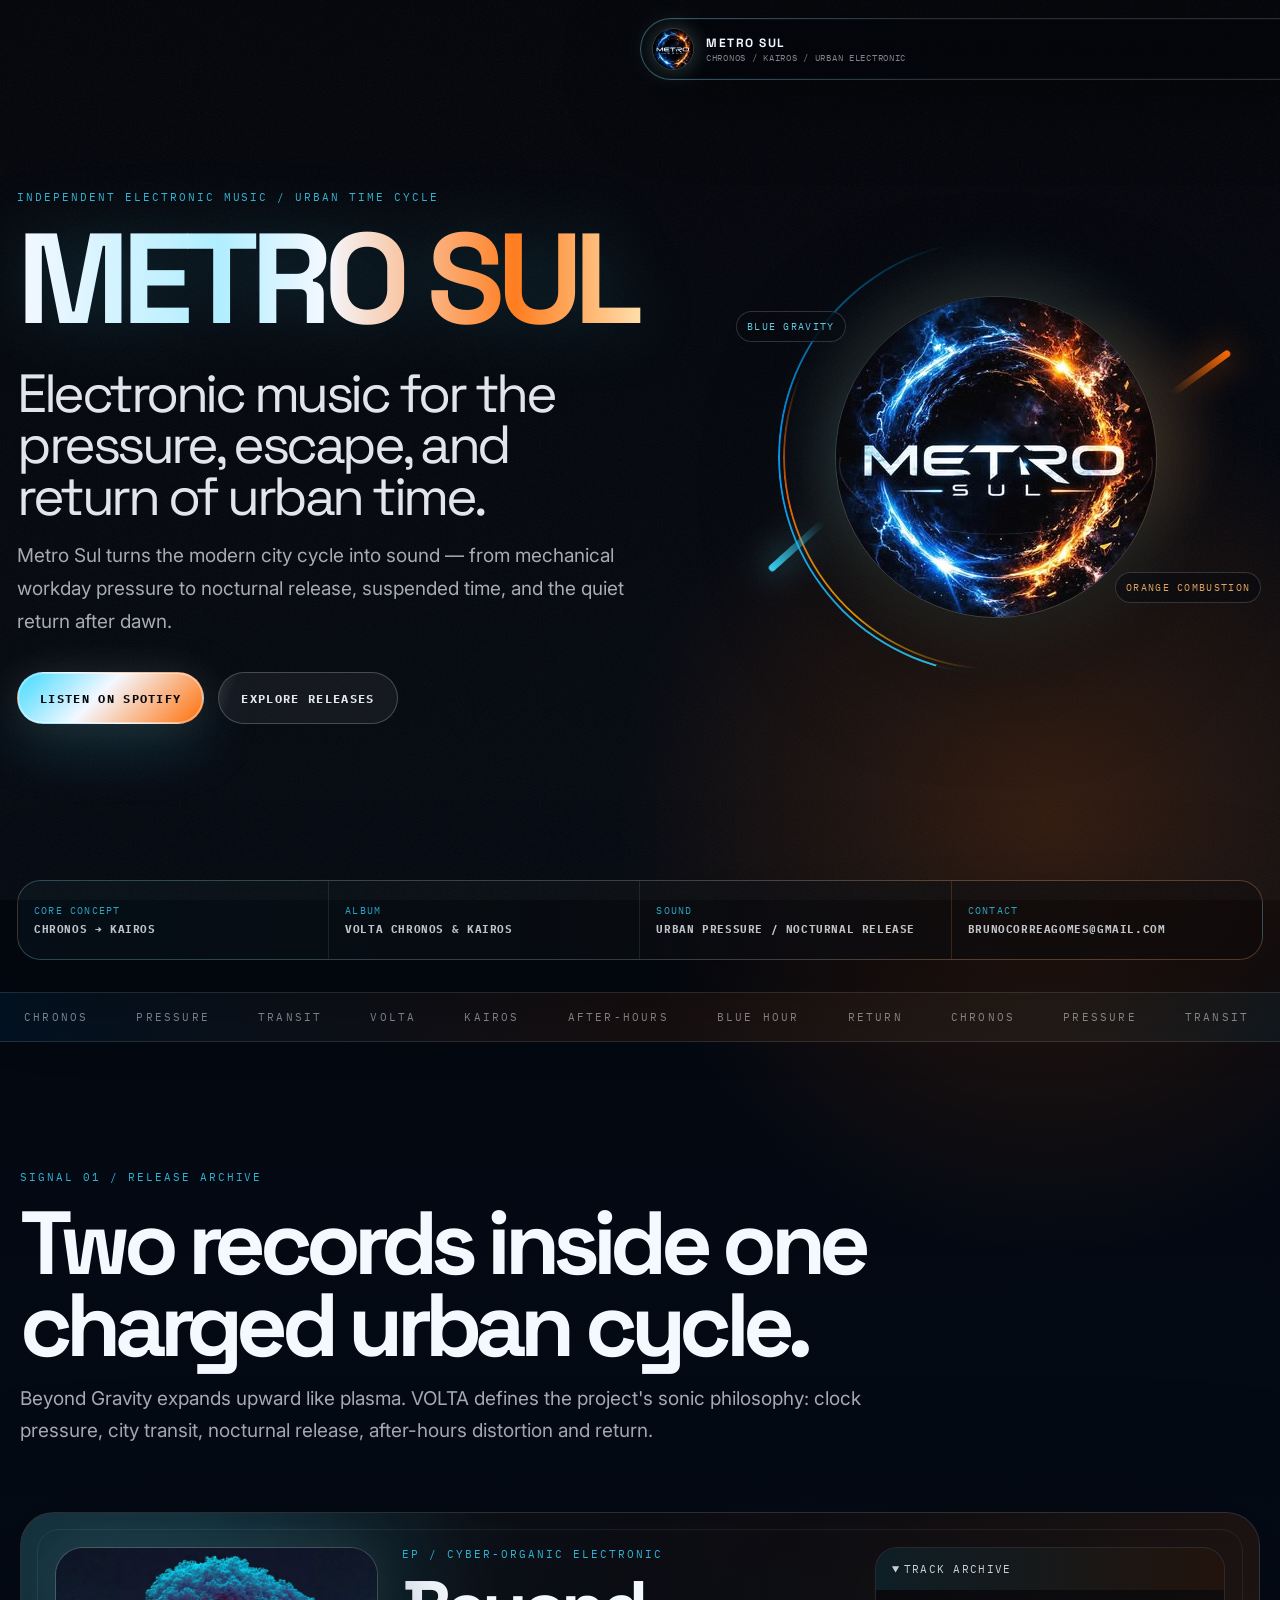
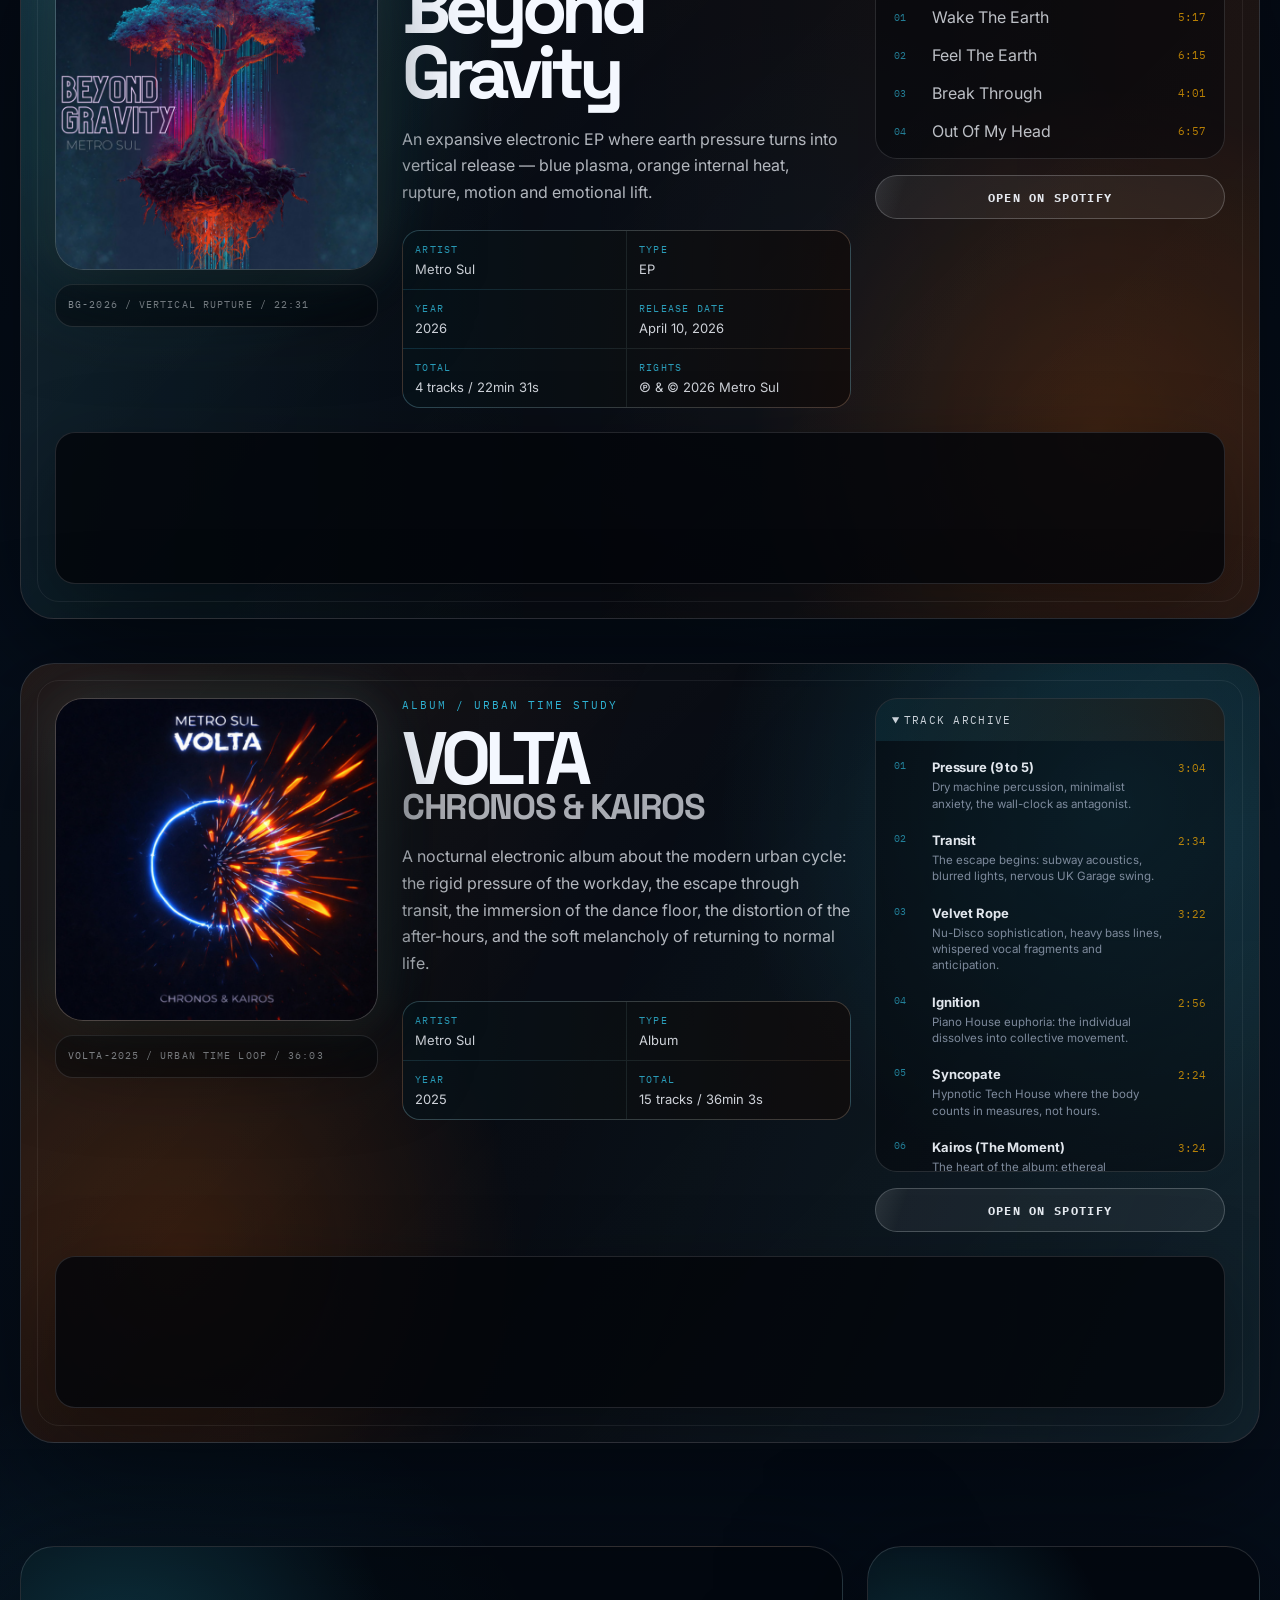
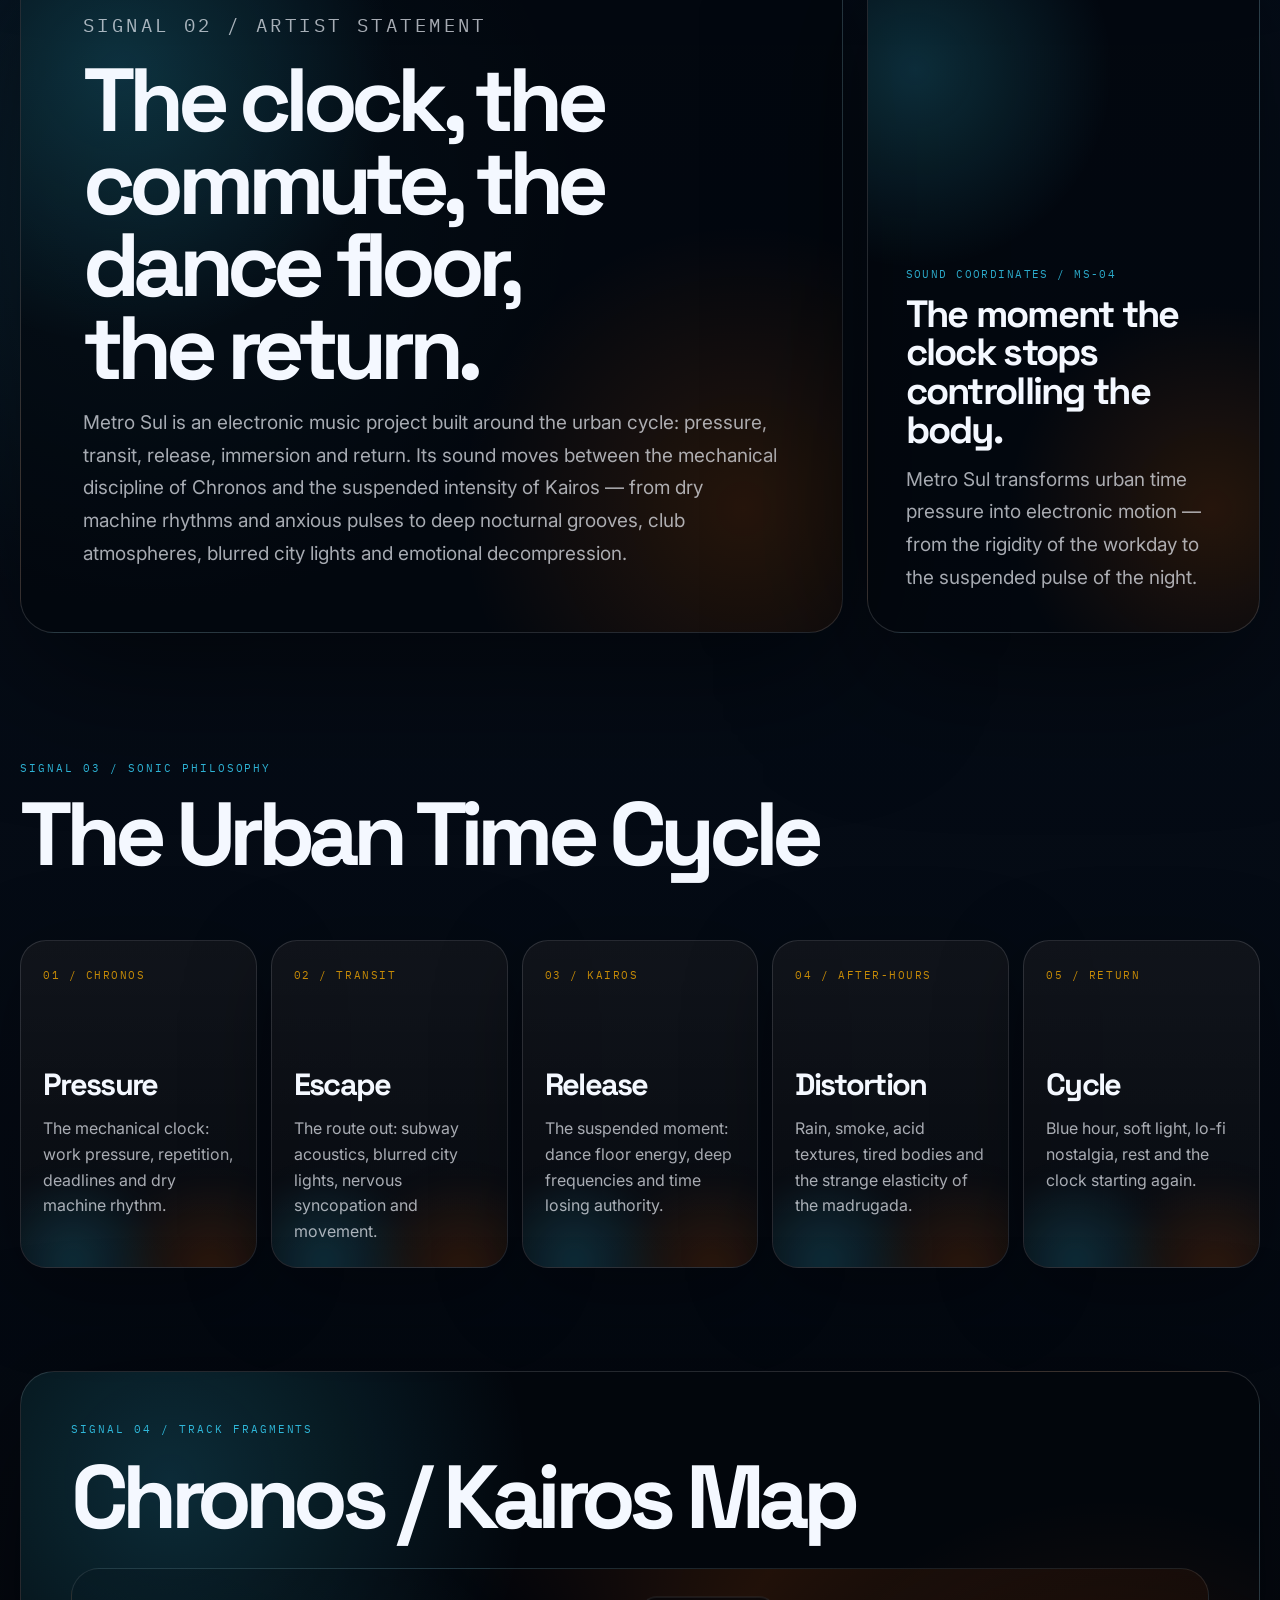
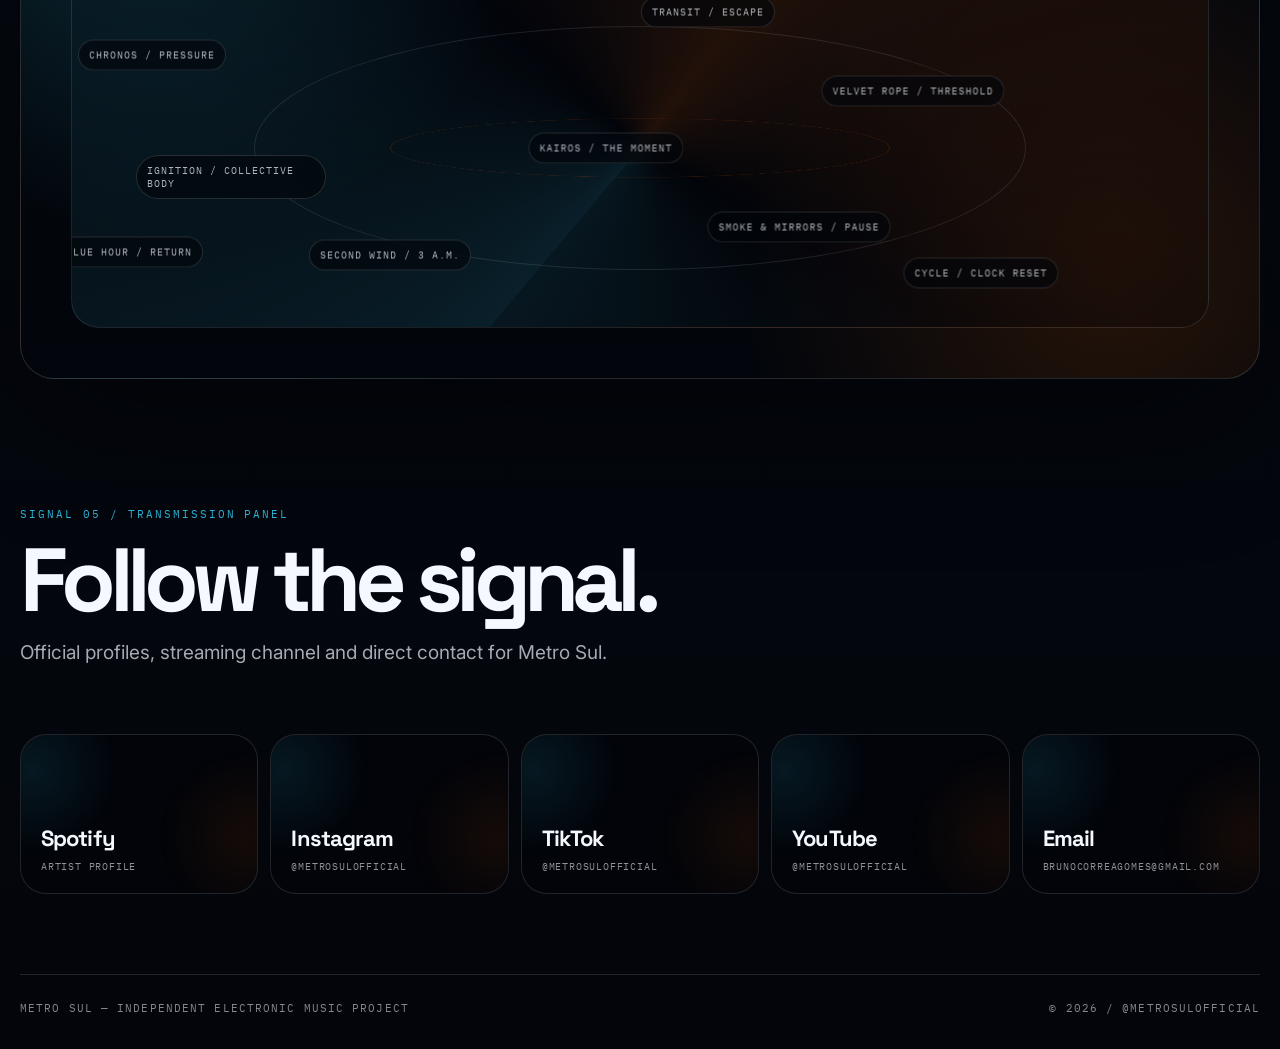
==== commit 5f62bc24: "Add files via upload" ====
--- a/index.html
+++ b/index.html
@@ -3,26 +3,30 @@
 <head>
   <meta charset="utf-8" />
   <meta name="viewport" content="width=device-width, initial-scale=1" />
-  <title>Metro Sul — Electronic Music / Gravity, Motion & Nocturnal Signal</title>
-  <meta name="description" content="Metro Sul is an independent cinematic electronic music project exploring gravity, orbital tension, urban pulse, time pressure and emotional velocity. Listen to Beyond Gravity and VOLTA CHRONOS & KAIROS." />
-  <meta name="theme-color" content="#050713" />
+  <title>Metro Sul — Electronic Music for Urban Time</title>
+  <meta name="description" content="Metro Sul turns the modern urban cycle into electronic music: Chronos pressure, transit, nocturnal release, Kairos suspension, after-hours distortion and the quiet return after dawn. Listen to Beyond Gravity and VOLTA CHRONOS & KAIROS." />
+  <meta name="theme-color" content="#03050A" />
   <meta name="robots" content="index, follow" />
   <meta property="og:title" content="Metro Sul — Independent Electronic Music Project" />
-  <meta property="og:description" content="Beyond Gravity and VOLTA CHRONOS & KAIROS — electronic music built from nocturnal signals, orbital tension and cinematic velocity." />
+  <meta property="og:description" content="Electronic music for the pressure, escape and return of urban time — from Chronos to Kairos, from the workday clock to the nocturnal pulse." />
   <meta property="og:type" content="website" />
-  <meta property="og:image" content="./assets/beyondgravity.png" />
+  <meta property="og:url" content="https://www.metrosulofficial.com" />
+  <meta property="og:image" content="https://www.metrosulofficial.com/assets/metrosullogo.jpg" />
   <meta name="twitter:card" content="summary_large_image" />
+  <meta name="twitter:title" content="Metro Sul — Electronic Music" />
+  <meta name="twitter:description" content="Metro Sul transforms urban time pressure into electronic motion — Chronos, transit, Kairos, after-hours and return." />
+  <link rel="canonical" href="https://www.metrosulofficial.com" />
   <link rel="preconnect" href="https://fonts.googleapis.com" />
   <link rel="preconnect" href="https://fonts.gstatic.com" crossorigin />
-  <link href="https://fonts.googleapis.com/css2?family=Inter:wght@300;400;500;600;700;800&family=Space+Grotesk:wght@400;500;600;700&family=IBM+Plex+Mono:wght@400;500;600&family=Syne:wght@600;700;800&display=swap" rel="stylesheet" />
+  <link href="https://fonts.googleapis.com/css2?family=Inter:wght@300;400;500;600;700;800&family=Space+Grotesk:wght@400;500;600;700&family=IBM+Plex+Mono:wght@400;500;600&family=Syncopate:wght@400;700&display=swap" rel="stylesheet" />
   <link rel="icon" href="./assets/favicon.svg" type="image/svg+xml" />
   <link rel="stylesheet" href="./styles.css" />
 
-  <!-- Analytics configuration
-    Replace these placeholders with your real IDs before publishing:
-    Google Analytics Measurement ID format: G-XXXXXXXXXX
-    Meta Pixel ID format: numeric ID, for example 123456789012345
-    The scripts only load when valid IDs are inserted.
+  <!--
+    Metro Sul tracking configuration.
+    Replace placeholders before publishing or after creating the GA4 and Meta Pixel IDs.
+    Google Analytics Measurement ID example: G-XXXXXXXXXX
+    Meta Pixel ID example: 123456789012345
   -->
   <script>
     window.METRO_SUL_TRACKING = {
@@ -32,94 +36,87 @@
   </script>
 </head>
 <body>
-  <a class="skip-link" href="#music">Skip to releases</a>
-  <canvas id="signalCanvas" aria-hidden="true"></canvas>
-  <div class="site-noise" aria-hidden="true"></div>
-  <div class="grid-veil" aria-hidden="true"></div>
-  <div class="cursor-orb" aria-hidden="true"></div>
+  <a class="skip-link" href="#releases">Skip to releases</a>
+  <canvas id="energyCanvas" aria-hidden="true"></canvas>
+  <div class="cosmic-noise" aria-hidden="true"></div>
+  <div class="scan-grid" aria-hidden="true"></div>
+  <div class="mouse-field" aria-hidden="true"></div>
 
   <header class="topbar" data-reveal>
-    <a href="#top" class="brand-mark" aria-label="Metro Sul home">
-      <span class="brand-symbol">MS</span>
-      <span class="brand-name">Metro Sul</span>
+    <a class="brand" href="#top" aria-label="Metro Sul home">
+      <img src="./assets/metrosullogo.jpg" alt="Metro Sul logo" />
+      <span><strong>Metro Sul</strong><small>Chronos / Kairos / Urban Electronic</small></span>
     </a>
-    <nav class="nav-links" aria-label="Primary navigation">
-      <a href="#music">Releases</a>
-      <a href="#project">About</a>
-      <a href="#architecture">Signal</a>
-      <a href="#social">Contact</a>
+    <nav class="nav" aria-label="Primary navigation">
+      <a href="#releases">Releases</a>
+      <a href="#project">Project</a>
+      <a href="#architecture">Cycle</a>
+      <a href="#transmission">Contact</a>
     </nav>
   </header>
 
   <main id="top">
-    <section class="hero" aria-labelledby="hero-title">
-      <div class="hero-shell">
-        <div class="hero-copy" data-reveal>
-          <p class="kicker">Metro Sul / southern frequency / independent electronic</p>
-          <h1 id="hero-title" aria-label="Metro Sul"><span>Metro</span><span>Sul</span></h1>
-          <p class="hero-statement">Electronic music shaped by gravity, motion, and nocturnal signal.</p>
-          <p class="hero-subcopy">A cinematic electronic project exploring orbital tension, urban pulse, time pressure, and emotional velocity.</p>
-          <div class="hero-actions" aria-label="Primary actions">
-            <a class="button primary magnetic" href="https://open.spotify.com/intl-pt/artist/4i7BYCbelBwv59mLCJ0pgk?si=x0QEqN5kTFyPz3Q-obYBBg" target="_blank" rel="noreferrer">Listen on Spotify</a>
-            <a class="button ghost magnetic" href="#music">Explore Releases</a>
-          </div>
+    <section class="hero aperture" aria-labelledby="hero-title">
+      <div class="hero-copy" data-reveal>
+        <p class="kicker">Independent electronic music / urban time cycle</p>
+        <h1 id="hero-title">Metro Sul</h1>
+        <p class="hero-line">Electronic music for the pressure, escape, and return of urban time.</p>
+        <p class="hero-text">Metro Sul turns the modern city cycle into sound — from mechanical workday pressure to nocturnal release, suspended time, and the quiet return after dawn.</p>
+        <div class="hero-actions" aria-label="Primary actions">
+          <a class="button primary magnetic" href="https://open.spotify.com/intl-pt/artist/4i7BYCbelBwv59mLCJ0pgk?si=x0QEqN5kTFyPz3Q-obYBBg" target="_blank" rel="noreferrer">Listen on Spotify</a>
+          <a class="button secondary magnetic" href="#releases">Explore Releases</a>
         </div>
-
-        <aside class="hero-orbit" aria-label="Metro Sul release orbit" data-reveal>
-          <div class="orbit-core" aria-hidden="true"></div>
-          <figure class="cover-card cover-card-a" data-tilt>
-            <img src="./assets/beyondgravity.png" alt="Beyond Gravity by Metro Sul cover artwork" />
-            <figcaption>Beyond Gravity / EP / 2026</figcaption>
-          </figure>
-          <figure class="cover-card cover-card-b" data-tilt>
-            <img src="./assets/volta.png" alt="VOLTA CHRONOS & KAIROS by Metro Sul cover artwork" />
-            <figcaption>VOLTA / 2025</figcaption>
-          </figure>
-          <div class="orbit-label label-north">ORBITAL FIELD</div>
-          <div class="orbit-label label-south">CHRONOS + KAIROS</div>
-        </aside>
-      </div>
-
-      <div class="telemetry-bar" data-reveal aria-label="Metro Sul project telemetry">
-        <span><strong>Latest EP</strong> Beyond Gravity</span>
-        <span><strong>Album</strong> VOLTA CHRONOS &amp; KAIROS</span>
-        <span><strong>Signal</strong> @METROSULOFFICIAL</span>
-        <span><strong>Contact</strong> brunocorreagomes@gmail.com</span>
-      </div>
-    </section>
-
-    <section class="kinetic-strip" aria-label="Metro Sul sonic fragments">
-      <div class="kinetic-track">
-        <span>BEYOND GRAVITY</span><span>WAKE THE EARTH</span><span>BLUE HOUR</span><span>VOLTA</span><span>NEON PRESSURE</span><span>TRANSIT</span><span>OUT OF MY HEAD</span><span>KAIROS</span>
-        <span>BEYOND GRAVITY</span><span>WAKE THE EARTH</span><span>BLUE HOUR</span><span>VOLTA</span><span>NEON PRESSURE</span><span>TRANSIT</span><span>OUT OF MY HEAD</span><span>KAIROS</span>
-      </div>
-    </section>
-
-    <section id="music" class="section-shell music-section" aria-labelledby="music-title">
-      <div class="section-heading stagger" data-reveal>
-        <p class="eyebrow">Signal 01 / release archive</p>
-        <h2 id="music-title">Two records inside one unstable field.</h2>
-        <p>A release archive built like a sonic observatory: cosmic rupture above, nocturnal urban pressure below.</p>
-      </div>
-
-      <div class="release-stack">
-        <article class="release-panel release-beyond" data-reveal>
-          <div class="release-media">
-            <div class="cover-shell" data-tilt>
-              <img src="./assets/beyondgravity.png" alt="Beyond Gravity by Metro Sul official cover" />
+      </div>
+
+      <aside class="hero-emblem" aria-label="Metro Sul orbital identity" data-reveal>
+        <div class="emblem-stage" data-tilt>
+          <div class="ring ring-blue" aria-hidden="true"></div>
+          <div class="ring ring-orange" aria-hidden="true"></div>
+          <div class="ring ring-white" aria-hidden="true"></div>
+          <img class="logo-core" src="./assets/metrosullogo.jpg" alt="Metro Sul official logo" />
+          <div class="spark spark-a" aria-hidden="true"></div>
+          <div class="spark spark-b" aria-hidden="true"></div>
+          <div class="orbit-note note-a">BLUE GRAVITY</div>
+          <div class="orbit-note note-b">ORANGE COMBUSTION</div>
+        </div>
+      </aside>
+
+      <div class="telemetry" data-reveal aria-label="Metro Sul overview">
+        <span><small>Core concept</small><strong>Chronos → Kairos</strong></span>
+        <span><small>Album</small><strong>VOLTA Chronos &amp; Kairos</strong></span>
+        <span><small>Sound</small><strong>Urban pressure / nocturnal release</strong></span>
+        <span><small>Contact</small><strong>brunocorreagomes@gmail.com</strong></span>
+      </div>
+    </section>
+
+    <section class="signal-marquee" aria-label="Metro Sul signal fragments">
+      <div>
+        <span>CHRONOS</span><span>PRESSURE</span><span>TRANSIT</span><span>VOLTA</span><span>KAIROS</span><span>AFTER-HOURS</span><span>BLUE HOUR</span><span>RETURN</span>
+        <span>CHRONOS</span><span>PRESSURE</span><span>TRANSIT</span><span>VOLTA</span><span>KAIROS</span><span>AFTER-HOURS</span><span>BLUE HOUR</span><span>RETURN</span>
+      </div>
+    </section>
+
+    <section id="releases" class="section releases" aria-labelledby="releases-title">
+      <div class="section-head" data-reveal>
+        <p class="eyebrow">Signal 01 / Release archive</p>
+        <h2 id="releases-title">Two records inside one charged urban cycle.</h2>
+        <p>Beyond Gravity expands upward like plasma. VOLTA defines the project's sonic philosophy: clock pressure, city transit, nocturnal release, after-hours distortion and return.</p>
+      </div>
+
+      <div class="release-grid">
+        <article class="release-card beyond" data-reveal>
+          <div class="release-visual">
+            <div class="cover-frame" data-tilt>
+              <img src="./assets/beyondgravity.png" alt="Beyond Gravity by Metro Sul official cover artwork" />
             </div>
-            <div class="release-code" aria-hidden="true">
-              <span>BG-2026</span>
-              <span>22:31</span>
-              <span>VERTICAL ENERGY</span>
-            </div>
-          </div>
-
-          <div class="release-info">
+            <div class="energy-badge">BG-2026 / Vertical rupture / 22:31</div>
+          </div>
+
+          <div class="release-main">
             <p class="album-label">EP / cyber-organic electronic</p>
             <h3>Beyond Gravity</h3>
-            <p class="release-copy">An expansive electronic EP built around vertical energy, gravity rupture, earth pressure, blue plasma, orange internal heat, and emotional release.</p>
-            <dl class="meta-grid" aria-label="Beyond Gravity release metadata">
+            <p class="release-copy">An expansive electronic EP where earth pressure turns into vertical release — blue plasma, orange internal heat, rupture, motion and emotional lift.</p>
+            <dl class="meta-grid">
               <div><dt>Artist</dt><dd>Metro Sul</dd></div>
               <div><dt>Type</dt><dd>EP</dd></div>
               <div><dt>Year</dt><dd>2026</dd></div>
@@ -129,7 +126,7 @@
             </dl>
           </div>
 
-          <div class="release-archive-panel">
+          <div class="archive-module">
             <details class="track-archive" open>
               <summary>Track archive</summary>
               <ol class="tracklist">
@@ -139,29 +136,25 @@
                 <li><span>Out Of My Head</span><time>6:57</time></li>
               </ol>
             </details>
-            <a class="button compact magnetic" href="https://open.spotify.com/intl-pt/album/3F10JFx7wrz3scGyBUY3ES?si=_f2DL9DzT0eEyq1szK-q8g" target="_blank" rel="noreferrer">Open on Spotify</a>
-          </div>
-
-          <iframe class="spotify-frame" title="Beyond Gravity Spotify player" src="https://open.spotify.com/embed/album/3F10JFx7wrz3scGyBUY3ES?utm_source=generator&theme=0" width="100%" height="152" frameborder="0" allowfullscreen="" allow="autoplay; clipboard-write; encrypted-media; fullscreen; picture-in-picture" loading="lazy"></iframe>
+            <a class="button small magnetic" href="https://open.spotify.com/intl-pt/album/3F10JFx7wrz3scGyBUY3ES?si=_f2DL9DzT0eEyq1szK-q8g" target="_blank" rel="noreferrer">Open on Spotify</a>
+          </div>
+
+          <iframe class="spotify" title="Beyond Gravity Spotify player" src="https://open.spotify.com/embed/album/3F10JFx7wrz3scGyBUY3ES?utm_source=generator&theme=0" width="100%" height="152" frameborder="0" allowfullscreen="" allow="autoplay; clipboard-write; encrypted-media; fullscreen; picture-in-picture" loading="lazy"></iframe>
         </article>
 
-        <article class="release-panel release-volta" data-reveal>
-          <div class="release-media">
-            <div class="cover-shell" data-tilt>
-              <img src="./assets/volta.png" alt="VOLTA CHRONOS & KAIROS by Metro Sul official cover" />
+        <article class="release-card volta" data-reveal>
+          <div class="release-visual">
+            <div class="cover-frame" data-tilt>
+              <img src="./assets/volta.png" alt="VOLTA CHRONOS & KAIROS by Metro Sul official cover artwork" />
             </div>
-            <div class="release-code" aria-hidden="true">
-              <span>VOLTA-2025</span>
-              <span>36:03</span>
-              <span>URBAN TIME LOOP</span>
-            </div>
-          </div>
-
-          <div class="release-info">
-            <p class="album-label">Album / kinetic electronic</p>
+            <div class="energy-badge">VOLTA-2025 / Urban time loop / 36:03</div>
+          </div>
+
+          <div class="release-main">
+            <p class="album-label">Album / urban time study</p>
             <h3>VOLTA <span>CHRONOS &amp; KAIROS</span></h3>
-            <p class="release-copy">A nocturnal electronic album about pressure, transit, timing, repetition, blue/orange voltage, and the emotional architecture of urban movement.</p>
-            <dl class="meta-grid" aria-label="VOLTA CHRONOS & KAIROS release metadata">
+            <p class="release-copy">A nocturnal electronic album about the modern urban cycle: the rigid pressure of the workday, the escape through transit, the immersion of the dance floor, the distortion of the after-hours, and the soft melancholy of returning to normal life.</p>
+            <dl class="meta-grid compact-meta">
               <div><dt>Artist</dt><dd>Metro Sul</dd></div>
               <div><dt>Type</dt><dd>Album</dd></div>
               <div><dt>Year</dt><dd>2025</dd></div>
@@ -169,100 +162,85 @@
             </dl>
           </div>
 
-          <div class="release-archive-panel">
+          <div class="archive-module">
             <details class="track-archive" open>
               <summary>Track archive</summary>
-              <ol class="tracklist tall">
-                <li><span>Pressure (9 to 5)</span><time>3:04</time></li>
-                <li><span>Transit</span><time>2:34</time></li>
-                <li><span>Velvet Rope</span><time>3:22</time></li>
-                <li><span>Ignition</span><time>2:56</time></li>
-                <li><span>Syncopate</span><time>2:24</time></li>
-                <li><span>Kairos (The Moment)</span><time>3:24</time></li>
-                <li><span>Chemistry</span><time>2:33</time></li>
-                <li><span>Smoke &amp; Mirrors (Interlude)</span><time>1:38</time></li>
-                <li><span>Second Wind</span><time>2:16</time></li>
-                <li><span>Echoes in the Hall</span><time>2:59</time></li>
-                <li><span>Blue Hour</span><time>3:11</time></li>
-                <li><span>Taxi (The Ride Home)</span><time>1:38</time></li>
-                <li><span>Afters (Apartment 4B)</span><time>1:42</time></li>
-                <li><span>Sunday Morning</span><time>1:11</time></li>
-                <li><span>Cycle (Outro)</span><time>1:23</time></li>
+              <ol class="tracklist tall story-tracklist">
+                <li><span class="track-info"><strong>Pressure (9 to 5)</strong><em>Dry machine percussion, minimalist anxiety, the wall-clock as antagonist.</em></span><time>3:04</time></li>
+                <li><span class="track-info"><strong>Transit</strong><em>The escape begins: subway acoustics, blurred lights, nervous UK Garage swing.</em></span><time>2:34</time></li>
+                <li><span class="track-info"><strong>Velvet Rope</strong><em>Nu-Disco sophistication, heavy bass lines, whispered vocal fragments and anticipation.</em></span><time>3:22</time></li>
+                <li><span class="track-info"><strong>Ignition</strong><em>Piano House euphoria: the individual dissolves into collective movement.</em></span><time>2:56</time></li>
+                <li><span class="track-info"><strong>Syncopate</strong><em>Hypnotic Tech House where the body counts in measures, not hours.</em></span><time>2:24</time></li>
+                <li><span class="track-info"><strong>Kairos (The Moment)</strong><em>The heart of the album: ethereal progressive synthesis and undefined time.</em></span><time>3:24</time></li>
+                <li><span class="track-info"><strong>Chemistry</strong><em>Sensual Deep House, human magnetism and the present tense under strobe light.</em></span><time>2:33</time></li>
+                <li><span class="track-info"><strong>Smoke &amp; Mirrors (Interlude)</strong><em>Rain, muffled club sound and a pause outside the room.</em></span><time>1:38</time></li>
+                <li><span class="track-info"><strong>Second Wind</strong><em>3 a.m. adrenaline: raw Speed Garage for tired bodies finding voltage again.</em></span><time>2:16</time></li>
+                <li><span class="track-info"><strong>Echoes in the Hall</strong><em>Acid textures and TB-303-like synthesis bending the after-hours into a maze.</em></span><time>2:59</time></li>
+                <li><span class="track-info"><strong>Blue Hour</strong><em>Bright synthesizers imitate first light: hope, clarity and end-of-night melancholy.</em></span><time>3:11</time></li>
+                <li><span class="track-info"><strong>Taxi (The Ride Home)</strong><em>Lo-fi nostalgia and happy exhaustion as the normal city wakes up again.</em></span><time>1:38</time></li>
+                <li><span class="track-info"><strong>Afters (Apartment 4B)</strong><em>Glitchy minimal sounds, slow drag and elastic time without rules.</em></span><time>1:42</time></li>
+                <li><span class="track-info"><strong>Sunday Morning</strong><em>Neo-Soul warmth, physical rest and emotional decompression.</em></span><time>1:11</time></li>
+                <li><span class="track-info"><strong>Cycle (Outro)</strong><em>Soft strings merge with the mechanical beginning: the clock starts again.</em></span><time>1:23</time></li>
               </ol>
             </details>
-            <a class="button compact magnetic" href="https://open.spotify.com/intl-pt/album/316abErdO1WCIfUhM3Tgdb?si=npYQ-1QwTpeaVJIlyzqxAw" target="_blank" rel="noreferrer">Open on Spotify</a>
-          </div>
-
-          <iframe class="spotify-frame" title="VOLTA CHRONOS & KAIROS Spotify player" src="https://open.spotify.com/embed/album/316abErdO1WCIfUhM3Tgdb?utm_source=generator&theme=0" width="100%" height="152" frameborder="0" allowfullscreen="" allow="autoplay; clipboard-write; encrypted-media; fullscreen; picture-in-picture" loading="lazy"></iframe>
+            <a class="button small magnetic" href="https://open.spotify.com/intl-pt/album/316abErdO1WCIfUhM3Tgdb?si=npYQ-1QwTpeaVJIlyzqxAw" target="_blank" rel="noreferrer">Open on Spotify</a>
+          </div>
+
+          <iframe class="spotify" title="VOLTA CHRONOS & KAIROS Spotify player" src="https://open.spotify.com/embed/album/316abErdO1WCIfUhM3Tgdb?utm_source=generator&theme=0" width="100%" height="152" frameborder="0" allowfullscreen="" allow="autoplay; clipboard-write; encrypted-media; fullscreen; picture-in-picture" loading="lazy"></iframe>
         </article>
       </div>
     </section>
 
-    <section id="project" class="section-shell project-section" aria-labelledby="project-title">
-      <div class="project-panel" data-reveal>
-        <p class="eyebrow">Signal 02 / artist statement</p>
-        <h2 id="project-title">Electronic music moving through the pressure between time and pulse.</h2>
-        <p>Metro Sul moves through nocturnal city energy, gravity fields, late transit, and the emotional residue of motion. The sound is cinematic and physical: synthetic pulse, orbital tension, voltage, memory, and release.</p>
-      </div>
-      <aside class="transmission-card" data-reveal>
-        <span class="terminal-line">Transmission / MS-04</span>
-        <strong>Southern signal. Vertical motion. Afterimage rhythm.</strong>
-        <p>Built for headphones, night drives, kinetic rooms, and the strange seconds when the city starts to feel weightless.</p>
+    <section id="project" class="section project" aria-labelledby="project-title">
+      <div class="statement-panel" data-reveal>
+        <p class="eyebrow">Signal 02 / Artist statement</p>
+        <h2 id="project-title">The clock, the commute, the dance floor, the return.</h2>
+        <p>Metro Sul is an electronic music project built around the urban cycle: pressure, transit, release, immersion and return. Its sound moves between the mechanical discipline of Chronos and the suspended intensity of Kairos — from dry machine rhythms and anxious pulses to deep nocturnal grooves, club atmospheres, blurred city lights and emotional decompression.</p>
+      </div>
+      <aside class="terminal-card" data-reveal>
+        <span>Sound coordinates / MS-04</span>
+        <strong>The moment the clock stops controlling the body.</strong>
+        <p>Metro Sul transforms urban time pressure into electronic motion — from the rigidity of the workday to the suspended pulse of the night.</p>
       </aside>
     </section>
 
-    <section id="architecture" class="section-shell architecture-section" aria-labelledby="architecture-title">
-      <div class="section-heading" data-reveal>
-        <p class="eyebrow">Signal 03 / identity system</p>
-        <h2 id="architecture-title">Signal Architecture</h2>
-      </div>
-      <div class="architecture-grid">
-        <article class="pillar" data-reveal>
-          <span>01</span>
-          <h3>Gravity</h3>
-          <p>The pull beneath the rhythm — weight, tension, and release.</p>
-        </article>
-        <article class="pillar" data-reveal>
-          <span>02</span>
-          <h3>Motion</h3>
-          <p>Transit, acceleration, late-night roads, and bodies moving through signal.</p>
-        </article>
-        <article class="pillar" data-reveal>
-          <span>03</span>
-          <h3>Voltage</h3>
-          <p>Blue plasma, orange heat, synthetic pulse, and emotional electricity.</p>
-        </article>
-        <article class="pillar" data-reveal>
-          <span>04</span>
-          <h3>Memory</h3>
-          <p>Echoes, loops, afterimages, and the architecture of time.</p>
-        </article>
-      </div>
-    </section>
-
-    <section class="section-shell sonic-section" aria-labelledby="sonic-title">
+    <section id="architecture" class="section architecture" aria-labelledby="architecture-title">
+      <div class="section-head" data-reveal>
+        <p class="eyebrow">Signal 03 / Sonic philosophy</p>
+        <h2 id="architecture-title">The Urban Time Cycle</h2>
+      </div>
+      <div class="pillar-grid cycle-grid">
+        <article class="pillar" data-reveal><span>01 / CHRONOS</span><h3>Pressure</h3><p>The mechanical clock: work pressure, repetition, deadlines and dry machine rhythm.</p></article>
+        <article class="pillar" data-reveal><span>02 / TRANSIT</span><h3>Escape</h3><p>The route out: subway acoustics, blurred city lights, nervous syncopation and movement.</p></article>
+        <article class="pillar" data-reveal><span>03 / KAIROS</span><h3>Release</h3><p>The suspended moment: dance floor energy, deep frequencies and time losing authority.</p></article>
+        <article class="pillar" data-reveal><span>04 / AFTER-HOURS</span><h3>Distortion</h3><p>Rain, smoke, acid textures, tired bodies and the strange elasticity of the madrugada.</p></article>
+        <article class="pillar" data-reveal><span>05 / RETURN</span><h3>Cycle</h3><p>Blue hour, soft light, lo-fi nostalgia, rest and the clock starting again.</p></article>
+      </div>
+    </section>
+
+    <section class="section sonic" aria-labelledby="sonic-title">
       <div class="sonic-panel" data-reveal>
-        <p class="eyebrow">Signal 04 / coordinates</p>
-        <h2 id="sonic-title">Sonic Map</h2>
+        <p class="eyebrow">Signal 04 / Track fragments</p>
+        <h2 id="sonic-title">Chronos / Kairos Map</h2>
         <div class="sonic-map" aria-label="Selected Metro Sul track coordinates">
-          <span style="--x:8;--y:22">Wake The Earth</span>
-          <span style="--x:58;--y:10">Break Through</span>
-          <span style="--x:76;--y:35">Out Of My Head</span>
-          <span style="--x:18;--y:58">Pressure (9 to 5)</span>
-          <span style="--x:48;--y:48">Transit</span>
-          <span style="--x:66;--y:72">Velvet Rope</span>
-          <span style="--x:30;--y:80">Kairos (The Moment)</span>
-          <span style="--x:6;--y:78">Blue Hour</span>
-          <span style="--x:82;--y:84">Cycle (Outro)</span>
+          <span style="--x:7;--y:24">Chronos / Pressure</span>
+          <span style="--x:56;--y:12">Transit / Escape</span>
+          <span style="--x:74;--y:34">Velvet Rope / Threshold</span>
+          <span style="--x:14;--y:58">Ignition / Collective Body</span>
+          <span style="--x:47;--y:50">Kairos / The Moment</span>
+          <span style="--x:64;--y:72">Smoke & Mirrors / Pause</span>
+          <span style="--x:28;--y:80">Second Wind / 3 A.M.</span>
+          <span style="--x:5;--y:79">Blue Hour / Return</span>
+          <span style="--x:80;--y:85">Cycle / Clock Reset</span>
         </div>
       </div>
     </section>
 
-    <section id="social" class="section-shell social-section" aria-labelledby="social-title">
-      <div class="section-heading" data-reveal>
-        <p class="eyebrow">Signal 05 / transmission panel</p>
-        <h2 id="social-title">Follow the signal.</h2>
-        <p>Official profiles, streaming link and contact channel for Metro Sul.</p>
+    <section id="transmission" class="section transmission" aria-labelledby="transmission-title">
+      <div class="section-head" data-reveal>
+        <p class="eyebrow">Signal 05 / Transmission panel</p>
+        <h2 id="transmission-title">Follow the signal.</h2>
+        <p>Official profiles, streaming channel and direct contact for Metro Sul.</p>
       </div>
       <div class="social-grid" data-reveal>
         <a href="https://open.spotify.com/intl-pt/artist/4i7BYCbelBwv59mLCJ0pgk?si=x0QEqN5kTFyPz3Q-obYBBg" target="_blank" rel="noreferrer"><span>Spotify</span><small>artist profile</small></a>
@@ -284,8 +262,10 @@
     "@context": "https://schema.org",
     "@type": "MusicGroup",
     "name": "Metro Sul",
-    "url": "https://open.spotify.com/intl-pt/artist/4i7BYCbelBwv59mLCJ0pgk",
+    "url": "https://www.metrosulofficial.com",
+    "image": "https://www.metrosulofficial.com/assets/metrosullogo.jpg",
     "sameAs": [
+      "https://open.spotify.com/intl-pt/artist/4i7BYCbelBwv59mLCJ0pgk",
       "https://instagram.com/metrosulofficial",
       "https://www.tiktok.com/@metrosulofficial",
       "https://www.youtube.com/@metrosulofficial"
--- a/styles.css
+++ b/styles.css
@@ -1,76 +1,90 @@
 :root {
-  --bg: #050713;
-  --bg-2: #080c1d;
-  --panel: rgba(9, 14, 32, 0.72);
-  --panel-strong: rgba(12, 18, 42, 0.88);
-  --line: rgba(168, 213, 255, 0.16);
-  --line-strong: rgba(168, 213, 255, 0.28);
-  --text: #f5f7ff;
-  --muted: rgba(245, 247, 255, 0.68);
-  --soft: rgba(245, 247, 255, 0.48);
-  --cyan: #38d9ff;
-  --cyan-soft: rgba(56, 217, 255, 0.18);
-  --orange: #ff4b17;
-  --orange-soft: rgba(255, 75, 23, 0.16);
-  --violet: #a05cff;
+  --black: #03050A;
+  --navy: #07111F;
+  --navy-2: #0A1424;
+  --blue: #009DFF;
+  --plasma: #37D8FF;
+  --orange: #FF6A00;
+  --amber: #FFB000;
+  --white: #F4F8FF;
+  --steel: #8D9AAD;
+  --muted: rgba(244, 248, 255, .68);
+  --soft: rgba(244, 248, 255, .45);
+  --line: rgba(141, 154, 173, .20);
+  --line-strong: rgba(244, 248, 255, .22);
+  --panel: rgba(3, 5, 10, .72);
+  --panel-strong: rgba(7, 17, 31, .84);
   --max: 1240px;
   --radius-xl: 34px;
   --radius-lg: 24px;
-  --shadow: 0 34px 120px rgba(0, 0, 0, 0.42);
+  --shadow: 0 34px 140px rgba(0, 0, 0, .55);
+  --display: "Syncopate", "Space Grotesk", Inter, system-ui, sans-serif;
+  --headline: "Space Grotesk", Inter, system-ui, sans-serif;
   --mono: "IBM Plex Mono", ui-monospace, SFMono-Regular, Menlo, monospace;
-  --display: "Syne", "Space Grotesk", Inter, system-ui, sans-serif;
   --sans: Inter, system-ui, -apple-system, BlinkMacSystemFont, "Segoe UI", sans-serif;
 }
 
 * { box-sizing: border-box; }
-html { scroll-behavior: smooth; background: var(--bg); }
+html { scroll-behavior: smooth; background: var(--black); }
 body {
   margin: 0;
   min-height: 100vh;
   font-family: var(--sans);
-  color: var(--text);
-  background:
-    radial-gradient(circle at calc(var(--mx, .62) * 100%) calc(var(--my, .34) * 100%), rgba(56,217,255,.14), transparent 30vw),
-    radial-gradient(circle at 84% 12%, rgba(255,75,23,.17), transparent 36vw),
-    radial-gradient(circle at 12% 64%, rgba(160,92,255,.13), transparent 34vw),
-    linear-gradient(180deg, #03040b 0%, #070a19 44%, #04050d 100%);
+  color: var(--white);
+  background:
+    radial-gradient(circle at calc(var(--mx, .63) * 100%) calc(var(--my, .32) * 100%), rgba(0, 157, 255, .12), transparent 30vw),
+    radial-gradient(circle at 82% 14%, rgba(255, 106, 0, .18), transparent 34vw),
+    radial-gradient(circle at 12% 58%, rgba(55, 216, 255, .10), transparent 33vw),
+    radial-gradient(circle at 50% 112%, rgba(255, 176, 0, .10), transparent 46vw),
+    linear-gradient(180deg, #010207 0%, #06101e 42%, #03050a 100%);
   overflow-x: hidden;
 }
 
 body::before {
   content: "";
   position: fixed;
-  inset: -1px;
+  inset: -2px;
   pointer-events: none;
-  background:
-    linear-gradient(90deg, rgba(255,255,255,.035) 1px, transparent 1px) 0 0 / 84px 84px,
-    linear-gradient(0deg, rgba(255,255,255,.025) 1px, transparent 1px) 0 0 / 84px 84px;
-  mask-image: radial-gradient(circle at 50% 18%, black, transparent 73%);
-  opacity: .38;
   z-index: -4;
+  background:
+    linear-gradient(90deg, rgba(244,248,255,.035) 1px, transparent 1px) 0 0 / 82px 82px,
+    linear-gradient(0deg, rgba(244,248,255,.024) 1px, transparent 1px) 0 0 / 82px 82px,
+    radial-gradient(circle at 50% 34%, rgba(55,216,255,.12), transparent 21%),
+    radial-gradient(circle at 55% 40%, rgba(255,106,0,.10), transparent 25%);
+  mask-image: radial-gradient(circle at 50% 24%, black, transparent 74%);
+  opacity: .55;
+}
+
+body::after {
+  content: "";
+  position: fixed;
+  inset: 0;
+  pointer-events: none;
+  z-index: -2;
+  background: linear-gradient(180deg, rgba(3,5,10,0) 0%, rgba(3,5,10,.40) 52%, rgba(3,5,10,.88) 100%);
 }
 
 img, iframe { max-width: 100%; display: block; }
 a { color: inherit; text-decoration: none; }
 button, a { -webkit-tap-highlight-color: transparent; }
-:focus-visible { outline: 2px solid var(--cyan); outline-offset: 4px; border-radius: 10px; }
-::selection { background: rgba(56, 217, 255, .3); color: #fff; }
+:focus-visible { outline: 2px solid var(--plasma); outline-offset: 4px; border-radius: 12px; }
+::selection { background: rgba(55, 216, 255, .34); color: #fff; }
 
 .skip-link {
   position: fixed;
-  top: 12px;
-  left: 12px;
   z-index: 999;
-  transform: translateY(-140%);
+  top: 14px;
+  left: 14px;
+  transform: translateY(-150%);
   padding: 10px 14px;
-  background: #fff;
-  color: #050713;
   border-radius: 999px;
-  font-weight: 700;
+  background: var(--white);
+  color: var(--black);
+  font-weight: 800;
 }
 .skip-link:focus { transform: translateY(0); }
 
-#signalCanvas {
+#energyCanvas {
   position: fixed;
   inset: 0;
   width: 100%;
@@ -79,746 +93,828 @@
   pointer-events: none;
 }
 
-.site-noise {
+.cosmic-noise {
   position: fixed;
   inset: 0;
   pointer-events: none;
-  z-index: 10;
-  opacity: .12;
+  z-index: 12;
+  opacity: .13;
   mix-blend-mode: screen;
-  background-image: url("data:image/svg+xml,%3Csvg xmlns='http://www.w3.org/2000/svg' width='180' height='180' viewBox='0 0 180 180'%3E%3Cfilter id='n'%3E%3CfeTurbulence type='fractalNoise' baseFrequency='.85' numOctaves='3' stitchTiles='stitch'/%3E%3C/filter%3E%3Crect width='180' height='180' filter='url(%23n)' opacity='.5'/%3E%3C/svg%3E");
-}
-
-.grid-veil {
+  background-image: url("data:image/svg+xml,%3Csvg xmlns='http://www.w3.org/2000/svg' width='180' height='180' viewBox='0 0 180 180'%3E%3Cfilter id='n'%3E%3CfeTurbulence type='fractalNoise' baseFrequency='.88' numOctaves='3' stitchTiles='stitch'/%3E%3C/filter%3E%3Crect width='180' height='180' filter='url(%23n)' opacity='.47'/%3E%3C/svg%3E");
+}
+
+.scan-grid {
   position: fixed;
   inset: 0;
   pointer-events: none;
   z-index: -3;
-  background: linear-gradient(180deg, transparent 0%, rgba(5,7,19,.44) 54%, rgba(5,7,19,.92) 100%);
-}
-
-.cursor-orb {
+  background:
+    linear-gradient(90deg, transparent, rgba(55,216,255,.06), transparent) 0 0 / 100% 1px,
+    radial-gradient(circle at 52% 28%, rgba(255,255,255,.07), transparent 30%);
+  opacity: .62;
+}
+
+.mouse-field {
   position: fixed;
+  width: 340px;
+  height: 340px;
   left: calc(var(--mx, .5) * 100vw);
   top: calc(var(--my, .5) * 100vh);
-  width: 310px;
-  height: 310px;
   transform: translate(-50%, -50%);
-  border-radius: 50%;
+  border-radius: 999px;
   pointer-events: none;
   z-index: -2;
-  background: radial-gradient(circle, rgba(56,217,255,.09), rgba(255,75,23,.055) 38%, transparent 70%);
-  filter: blur(10px);
-  opacity: .9;
+  background: radial-gradient(circle, rgba(55,216,255,.095), rgba(255,106,0,.06) 40%, transparent 70%);
+  filter: blur(12px);
 }
 
 .topbar {
   position: fixed;
+  left: 50%;
   top: 18px;
-  left: 50%;
   transform: translateX(-50%);
   z-index: 50;
-  width: min(calc(100% - 30px), 1180px);
+  width: min(calc(100% - 28px), 1180px);
   display: flex;
   align-items: center;
   justify-content: space-between;
   gap: 18px;
-  padding: 10px 12px;
-  border: 1px solid rgba(168,213,255,.16);
+  padding: 9px 11px;
+  border: 1px solid rgba(244, 248, 255, .16);
   border-radius: 999px;
-  background: rgba(3, 5, 14, .62);
-  backdrop-filter: blur(22px);
-  box-shadow: 0 18px 80px rgba(0,0,0,.34);
-}
-
-.brand-mark { display: inline-flex; align-items: center; gap: 11px; min-width: max-content; }
-.brand-symbol {
-  width: 38px;
-  height: 38px;
+  background: rgba(3, 5, 10, .64);
+  backdrop-filter: blur(24px);
+  box-shadow: 0 18px 80px rgba(0,0,0,.42), inset 0 0 0 1px rgba(255,255,255,.03);
+}
+.topbar::before {
+  content: "";
+  position: absolute;
+  inset: -1px;
+  border-radius: inherit;
+  pointer-events: none;
+  background: linear-gradient(90deg, rgba(55,216,255,.42), transparent 26%, transparent 70%, rgba(255,106,0,.38));
+  mask: linear-gradient(#000 0 0) content-box, linear-gradient(#000 0 0);
+  -webkit-mask: linear-gradient(#000 0 0) content-box, linear-gradient(#000 0 0);
+  mask-composite: exclude;
+  -webkit-mask-composite: xor;
+  padding: 1px;
+  opacity: .68;
+}
+
+.brand { display: inline-flex; align-items: center; gap: 12px; min-width: max-content; }
+.brand img {
+  width: 42px;
+  height: 42px;
+  object-fit: cover;
   border-radius: 50%;
-  display: grid;
-  place-items: center;
+  border: 1px solid rgba(255,255,255,.22);
+  box-shadow: 0 0 24px rgba(55,216,255,.24), 0 0 22px rgba(255,106,0,.16);
+}
+.brand span { display: grid; gap: 1px; }
+.brand strong {
   font-family: var(--display);
-  font-weight: 800;
-  letter-spacing: -.14em;
-  color: #050713;
-  background: radial-gradient(circle at 34% 24%, #fff 0 13%, var(--cyan) 16% 38%, #0b1537 58%, var(--orange) 126%);
-  box-shadow: 0 0 28px rgba(56,217,255,.32), inset 0 0 0 1px rgba(255,255,255,.54);
-}
-.brand-name {
-  font-family: var(--mono);
   font-size: 12px;
-  letter-spacing: .19em;
-  text-transform: uppercase;
-  color: rgba(245,247,255,.86);
-}
-.nav-links { display: flex; align-items: center; gap: 2px; }
-.nav-links a {
+  letter-spacing: .13em;
+  text-transform: uppercase;
+}
+.brand small {
+  font-family: var(--mono);
+  color: rgba(244,248,255,.52);
+  font-size: 9px;
+  letter-spacing: .08em;
+  text-transform: uppercase;
+}
+
+.nav { display: flex; align-items: center; gap: 2px; }
+.nav a {
+  position: relative;
+  overflow: hidden;
   padding: 10px 13px;
   border-radius: 999px;
-  color: rgba(245,247,255,.64);
+  color: rgba(244,248,255,.62);
   font-family: var(--mono);
   font-size: 11px;
   text-transform: uppercase;
   letter-spacing: .08em;
   transition: color .22s ease, background .22s ease, box-shadow .22s ease;
 }
-.nav-links a:hover { color: #fff; background: rgba(255,255,255,.07); box-shadow: inset 0 0 0 1px rgba(255,255,255,.08); }
-
-.section-shell { width: min(calc(100% - 34px), var(--max)); margin-inline: auto; }
+.nav a::after {
+  content: "";
+  position: absolute;
+  left: 14px;
+  right: 14px;
+  bottom: 7px;
+  height: 1px;
+  transform: scaleX(0);
+  transform-origin: left;
+  background: linear-gradient(90deg, var(--plasma), var(--orange));
+  transition: transform .24s ease;
+}
+.nav a:hover { color: #fff; background: rgba(255,255,255,.06); box-shadow: inset 0 0 0 1px rgba(255,255,255,.07); }
+.nav a:hover::after { transform: scaleX(1); }
+
+.section { width: min(calc(100% - 34px), var(--max)); margin-inline: auto; }
 .hero {
   min-height: 100svh;
-  display: grid;
+  position: relative;
+  display: grid;
+  grid-template-columns: minmax(0, .92fr) minmax(320px, .78fr);
   align-items: center;
-  padding: 122px 0 28px;
-  position: relative;
-}
-.hero-shell {
+  gap: clamp(34px, 6.4vw, 96px);
   width: min(calc(100% - 34px), 1320px);
   margin-inline: auto;
-  display: grid;
-  grid-template-columns: minmax(0, 1.02fr) minmax(340px, .78fr);
-  gap: clamp(32px, 6vw, 92px);
-  align-items: center;
+  padding: 132px 0 32px;
+}
+
+.aperture::before {
+  content: "";
+  position: absolute;
+  inset: 11% 8% 9% 22%;
+  pointer-events: none;
+  background:
+    radial-gradient(circle at 45% 42%, rgba(244,248,255,.11), transparent 2%),
+    conic-gradient(from 216deg at 50% 50%, rgba(55,216,255,.24), transparent 22%, transparent 45%, rgba(255,106,0,.23), transparent 70%, rgba(55,216,255,.16));
+  filter: blur(44px);
+  opacity: .85;
+  border-radius: 50%;
+  z-index: -1;
 }
 
 .kicker, .eyebrow, .album-label {
   margin: 0;
   font-family: var(--mono);
   font-size: 11px;
-  line-height: 1.4;
+  line-height: 1.45;
   letter-spacing: .18em;
   text-transform: uppercase;
-  color: rgba(126,231,255,.8);
+  color: rgba(55, 216, 255, .82);
 }
 
 .hero h1 {
   margin: 18px 0 0;
   font-family: var(--display);
-  font-size: clamp(82px, 14vw, 192px);
-  line-height: .78;
-  letter-spacing: -.105em;
-  text-transform: uppercase;
-  text-wrap: balance;
-  position: relative;
+  font-size: clamp(58px, 10vw, 138px);
+  line-height: .86;
+  letter-spacing: -.065em;
+  text-transform: uppercase;
   color: transparent;
-  background: linear-gradient(92deg, #f8fbff 4%, #b9f5ff 28%, #fff 46%, #ff8b4a 76%, #f4f7ff 96%);
+  background: linear-gradient(90deg, #f4f8ff 0%, #aeeeff 32%, #f4f8ff 49%, #ff7a1a 79%, #ffe2b0 100%);
   -webkit-background-clip: text;
   background-clip: text;
-  filter: drop-shadow(0 0 42px rgba(56,217,255,.16));
-}
-.hero h1 span { display: block; }
-.hero h1::after {
-  content: "METRO SUL";
-  position: absolute;
-  inset: auto auto -18px 6px;
-  font-family: var(--mono);
-  font-size: clamp(12px, 1.6vw, 18px);
-  letter-spacing: .42em;
-  color: rgba(255,75,23,.78);
-  text-shadow: 0 0 18px rgba(255,75,23,.5);
-}
-.hero-statement {
-  margin: 36px 0 0;
-  max-width: 740px;
-  font-size: clamp(24px, 3.3vw, 47px);
-  line-height: 1.04;
-  letter-spacing: -.058em;
-  color: rgba(245,247,255,.88);
-}
-.hero-subcopy {
+  filter: drop-shadow(0 0 34px rgba(55,216,255,.18));
+  text-wrap: balance;
+}
+.hero-line {
+  margin: 34px 0 0;
+  max-width: 780px;
+  font-family: var(--headline);
+  font-size: clamp(27px, 4.2vw, 62px);
+  line-height: .96;
+  letter-spacing: -.065em;
+  color: rgba(244,248,255,.92);
+  text-wrap: balance;
+}
+.hero-text {
   max-width: 650px;
   margin: 18px 0 0;
   color: var(--muted);
-  font-size: clamp(16px, 1.4vw, 18px);
-  line-height: 1.7;
+  font-size: clamp(16px, 1.5vw, 19px);
+  line-height: 1.72;
 }
 .hero-actions { display: flex; flex-wrap: wrap; gap: 14px; margin-top: 34px; }
+
 .button {
+  position: relative;
+  isolation: isolate;
+  overflow: hidden;
   display: inline-flex;
   align-items: center;
   justify-content: center;
   min-height: 52px;
   padding: 0 22px;
+  border-radius: 999px;
   border: 1px solid var(--line-strong);
-  border-radius: 999px;
   font-family: var(--mono);
   font-size: 12px;
   font-weight: 700;
   letter-spacing: .11em;
   text-transform: uppercase;
-  transition: transform .22s ease, background .22s ease, box-shadow .22s ease, border-color .22s ease;
+  transition: transform .22s ease, border-color .22s ease, box-shadow .22s ease, background .22s ease;
+}
+.button::before {
+  content: "";
+  position: absolute;
+  inset: -2px;
+  z-index: -1;
+  transform: translateX(-92%) skewX(-18deg);
+  background: linear-gradient(90deg, transparent, rgba(255,255,255,.42), transparent);
+  transition: transform .58s ease;
 }
 .button.primary {
-  color: #02030a;
-  background: linear-gradient(135deg, var(--cyan), #f5f8ff 40%, #ff925b 100%);
-  box-shadow: 0 18px 62px rgba(56,217,255,.23), inset 0 0 0 1px rgba(255,255,255,.5);
-}
-.button.ghost { background: rgba(255,255,255,.055); color: rgba(245,247,255,.88); }
-.button.compact { min-height: 44px; padding-inline: 16px; background: rgba(255,255,255,.06); color: #fff; }
-.button:hover { transform: translateY(-3px); border-color: rgba(255,255,255,.42); box-shadow: 0 18px 58px rgba(0,0,0,.26), 0 0 28px rgba(56,217,255,.12); }
-
-.hero-orbit {
-  position: relative;
-  min-height: clamp(430px, 62vw, 640px);
-  perspective: 1200px;
-}
-.orbit-core {
-  position: absolute;
-  inset: 8% 2% 2% 2%;
+  color: #02040a;
+  background: linear-gradient(135deg, var(--plasma), #f4f8ff 44%, var(--orange) 100%);
+  box-shadow: 0 18px 62px rgba(55,216,255,.22), 0 0 38px rgba(255,106,0,.10), inset 0 0 0 1px rgba(255,255,255,.45);
+}
+.button.secondary, .button.small {
+  color: rgba(244,248,255,.92);
+  background: rgba(255,255,255,.055);
+}
+.button.small { min-height: 44px; padding-inline: 16px; }
+.button:hover { transform: translateY(-3px); border-color: rgba(244,248,255,.42); box-shadow: 0 18px 70px rgba(0,0,0,.32), 0 0 28px rgba(55,216,255,.14), 0 0 24px rgba(255,106,0,.11); }
+.button:hover::before { transform: translateX(92%) skewX(-18deg); }
+
+.hero-emblem { position: relative; min-height: clamp(420px, 62vw, 650px); display: grid; place-items: center; perspective: 1200px; }
+.emblem-stage {
+  position: relative;
+  width: min(92vw, 520px);
+  aspect-ratio: 1;
+  display: grid;
+  place-items: center;
   border-radius: 50%;
-  background:
-    radial-gradient(circle at 50% 50%, rgba(255,255,255,.16), transparent 2.8%),
-    radial-gradient(circle at 50% 50%, rgba(56,217,255,.18), transparent 23%),
-    radial-gradient(circle at 68% 35%, rgba(255,75,23,.18), transparent 24%);
-  border: 1px solid rgba(168,213,255,.16);
-  box-shadow: inset 0 0 120px rgba(56,217,255,.07), 0 0 120px rgba(56,217,255,.07);
-  animation: orbitalSpin 18s linear infinite;
-}
-.orbit-core::before, .orbit-core::after {
-  content: "";
-  position: absolute;
-  inset: 12%;
+  transform-style: preserve-3d;
+  transition: transform .25s ease;
+}
+.emblem-stage::before {
+  content: "";
+  position: absolute;
+  inset: 5%;
   border-radius: 50%;
-  border: 1px solid rgba(255,255,255,.12);
+  background:
+    radial-gradient(circle at 50% 50%, rgba(244,248,255,.22), transparent 2.3%),
+    radial-gradient(circle at 35% 52%, rgba(55,216,255,.24), transparent 31%),
+    radial-gradient(circle at 72% 45%, rgba(255,106,0,.22), transparent 31%);
+  filter: blur(12px);
+}
+.logo-core {
+  position: relative;
+  z-index: 3;
+  width: 62%;
+  aspect-ratio: 1;
+  object-fit: cover;
+  border-radius: 50%;
+  border: 1px solid rgba(244,248,255,.20);
+  box-shadow: 0 34px 120px rgba(0,0,0,.66), 0 0 80px rgba(55,216,255,.24), 0 0 76px rgba(255,106,0,.18);
+}
+.ring {
+  position: absolute;
+  inset: 8%;
+  border-radius: 50%;
+  pointer-events: none;
+  filter: drop-shadow(0 0 22px rgba(55,216,255,.34));
+}
+.ring-blue {
+  border: 2px solid transparent;
+  background: conic-gradient(from 196deg, var(--plasma), var(--blue), transparent 42%, transparent 100%) border-box;
+  mask: linear-gradient(#000 0 0) padding-box, linear-gradient(#000 0 0);
+  -webkit-mask: linear-gradient(#000 0 0) padding-box, linear-gradient(#000 0 0);
+  mask-composite: exclude;
+  -webkit-mask-composite: xor;
+  padding: 2px;
+  animation: rotateCounter 9s linear infinite;
+}
+.ring-orange {
+  inset: 9%;
+  border: 2px solid transparent;
+  background: conic-gradient(from 12deg, transparent 0 48%, var(--amber), var(--orange), transparent 78%) border-box;
+  mask: linear-gradient(#000 0 0) padding-box, linear-gradient(#000 0 0);
+  -webkit-mask: linear-gradient(#000 0 0) padding-box, linear-gradient(#000 0 0);
+  mask-composite: exclude;
+  -webkit-mask-composite: xor;
+  padding: 2px;
+  filter: drop-shadow(0 0 22px rgba(255,106,0,.38));
+  animation: rotateClock 7.8s linear infinite;
+}
+.ring-white {
+  inset: 20%;
+  border: 1px solid rgba(244,248,255,.18);
   transform: rotateX(64deg) rotateZ(-18deg);
-}
-.orbit-core::after {
-  inset: 24%;
-  border-color: rgba(255,75,23,.22);
-  transform: rotateX(72deg) rotateZ(41deg);
-}
-.cover-card {
-  position: absolute;
-  margin: 0;
-  border-radius: 28px;
-  overflow: hidden;
-  border: 1px solid rgba(255,255,255,.17);
-  background: rgba(255,255,255,.05);
-  box-shadow: 0 26px 100px rgba(0,0,0,.54), 0 0 48px rgba(56,217,255,.12);
-  transform-style: preserve-3d;
-  transition: transform .25s ease, box-shadow .25s ease;
-}
-.cover-card img { width: 100%; aspect-ratio: 1; object-fit: cover; }
-.cover-card figcaption {
-  position: absolute;
-  left: 12px;
-  right: 12px;
-  bottom: 12px;
-  padding: 8px 9px;
-  border: 1px solid rgba(255,255,255,.16);
+  animation: orbitTilt 8s ease-in-out infinite alternate;
+}
+.spark {
+  position: absolute;
+  width: 7px;
+  height: 72px;
   border-radius: 999px;
-  background: rgba(3,5,14,.52);
+  filter: blur(.4px) drop-shadow(0 0 16px currentColor);
+}
+.spark-a { right: 10%; top: 27%; color: var(--orange); background: linear-gradient(currentColor, transparent); transform: rotate(54deg); animation: flare 2.8s ease-in-out infinite; }
+.spark-b { left: 11%; bottom: 26%; color: var(--plasma); background: linear-gradient(transparent, currentColor); transform: rotate(48deg); animation: flare 3.2s ease-in-out infinite reverse; }
+.orbit-note {
+  position: absolute;
+  z-index: 4;
+  padding: 8px 10px;
+  border: 1px solid rgba(244,248,255,.17);
+  border-radius: 999px;
+  background: rgba(3,5,10,.56);
   backdrop-filter: blur(14px);
-  color: rgba(245,247,255,.82);
+  color: rgba(244,248,255,.66);
   font-family: var(--mono);
   font-size: 10px;
-  text-align: center;
-  letter-spacing: .08em;
-  text-transform: uppercase;
-}
-.cover-card-a { width: min(58%, 340px); top: 2%; left: 8%; transform: rotate(-8deg); }
-.cover-card-b { width: min(50%, 300px); right: 2%; bottom: 6%; transform: rotate(8deg); }
-.orbit-label {
-  position: absolute;
-  padding: 8px 10px;
-  border: 1px solid rgba(168,213,255,.16);
-  border-radius: 999px;
-  background: rgba(3,5,14,.52);
-  color: rgba(245,247,255,.66);
-  font-family: var(--mono);
-  font-size: 10px;
-  letter-spacing: .14em;
-  text-transform: uppercase;
-}
-.label-north { top: 13%; right: 3%; }
-.label-south { left: 6%; bottom: 18%; color: rgba(255,168,111,.8); }
-
-.telemetry-bar {
-  width: min(calc(100% - 34px), 1320px);
-  margin: 22px auto 0;
+  letter-spacing: .13em;
+  text-transform: uppercase;
+}
+.note-a { left: 0; top: 22%; color: rgba(105,229,255,.88); }
+.note-b { right: -1%; bottom: 22%; color: rgba(255,183,105,.88); }
+
+.telemetry {
+  grid-column: 1 / -1;
   display: grid;
   grid-template-columns: repeat(4, minmax(0, 1fr));
   gap: 1px;
-  border: 1px solid rgba(168,213,255,.13);
-  border-radius: 22px;
-  overflow: hidden;
-  background: rgba(168,213,255,.09);
-}
-.telemetry-bar span {
-  display: grid;
-  gap: 4px;
-  min-height: 72px;
+  margin-top: 16px;
+  overflow: hidden;
+  border: 1px solid rgba(244,248,255,.13);
+  border-radius: 24px;
+  background: linear-gradient(90deg, rgba(55,216,255,.18), rgba(255,106,0,.14));
+  box-shadow: 0 20px 90px rgba(0,0,0,.34);
+}
+.telemetry span {
+  min-height: 78px;
+  display: grid;
+  align-content: center;
+  gap: 5px;
   padding: 14px 16px;
-  background: rgba(5,7,19,.72);
-  color: rgba(245,247,255,.72);
+  background: rgba(3,5,10,.74);
+  overflow: hidden;
+}
+.telemetry small {
+  color: rgba(55,216,255,.74);
+  font-family: var(--mono);
+  font-size: 10px;
+  letter-spacing: .12em;
+  text-transform: uppercase;
+}
+.telemetry strong {
+  color: rgba(244,248,255,.78);
   font-family: var(--mono);
   font-size: 11px;
-  letter-spacing: .06em;
-  text-transform: uppercase;
-}
-.telemetry-bar strong { color: rgba(126,231,255,.72); font-size: 10px; }
-
-.kinetic-strip {
-  border-block: 1px solid rgba(168,213,255,.12);
-  overflow: hidden;
-  background: linear-gradient(90deg, rgba(56,217,255,.06), rgba(255,75,23,.06), rgba(160,92,255,.06));
-}
-.kinetic-track {
-  display: flex;
-  width: max-content;
-  animation: marquee 34s linear infinite;
-}
-.kinetic-track span {
-  padding: 16px 24px;
+  letter-spacing: .055em;
+  text-transform: uppercase;
+  text-overflow: ellipsis;
+  overflow: hidden;
+}
+
+.signal-marquee {
+  overflow: hidden;
+  border-block: 1px solid rgba(244,248,255,.12);
+  background: linear-gradient(90deg, rgba(0,157,255,.07), rgba(255,106,0,.075), rgba(55,216,255,.055));
+}
+.signal-marquee div { display: flex; width: max-content; animation: marquee 34s linear infinite; }
+.signal-marquee span {
+  padding: 17px 24px;
+  color: rgba(244,248,255,.52);
   font-family: var(--mono);
   font-size: 11px;
-  color: rgba(245,247,255,.52);
-  text-transform: uppercase;
-  letter-spacing: .19em;
+  letter-spacing: .20em;
   white-space: nowrap;
-}
-
-.music-section { padding: clamp(74px, 10vw, 130px) 0 84px; }
-.section-heading {
+  text-transform: uppercase;
+}
+
+.releases, .architecture, .transmission { padding: clamp(76px, 10vw, 135px) 0 0; }
+.project, .sonic { padding: clamp(64px, 8vw, 112px) 0 0; }
+.section-head {
   display: grid;
   gap: 16px;
-  max-width: 840px;
-  margin-bottom: clamp(34px, 5vw, 62px);
-}
-.section-heading h2, .project-panel h2, .sonic-panel h2 {
+  max-width: 860px;
+  margin-bottom: clamp(34px, 5vw, 64px);
+}
+.section-head h2, .statement-panel h2, .sonic-panel h2 {
   margin: 0;
-  font-family: var(--display);
-  font-size: clamp(42px, 7vw, 92px);
+  font-family: var(--headline);
+  font-size: clamp(40px, 7vw, 92px);
   line-height: .92;
   letter-spacing: -.075em;
   text-wrap: balance;
 }
-.section-heading p:not(.eyebrow), .project-panel p, .transmission-card p {
+.section-head p:not(.eyebrow), .statement-panel p, .terminal-card p {
   margin: 0;
   color: var(--muted);
   font-size: clamp(16px, 1.5vw, 19px);
   line-height: 1.72;
 }
-.release-stack { display: grid; gap: clamp(24px, 4vw, 42px); }
-.release-panel {
+
+.release-grid { display: grid; gap: clamp(28px, 4vw, 44px); }
+.release-card {
   position: relative;
   isolation: isolate;
   display: grid;
-  grid-template-columns: minmax(220px, .72fr) minmax(0, 1fr) minmax(280px, .76fr);
+  grid-template-columns: minmax(220px, .72fr) minmax(0, 1fr) minmax(284px, .78fr);
   gap: 24px;
   align-items: start;
   padding: clamp(18px, 3vw, 34px);
-  border: 1px solid rgba(168,213,255,.16);
+  border: 1px solid rgba(244,248,255,.14);
   border-radius: var(--radius-xl);
   background:
-    linear-gradient(135deg, rgba(255,255,255,.055), rgba(255,255,255,.018) 42%, rgba(255,255,255,.045)),
-    rgba(5,7,19,.68);
+    linear-gradient(135deg, rgba(255,255,255,.06), rgba(255,255,255,.018) 42%, rgba(255,255,255,.044)),
+    rgba(3,5,10,.72);
   box-shadow: var(--shadow);
   overflow: hidden;
 }
-.release-panel::before {
+.release-card::before {
   content: "";
   position: absolute;
   inset: 0;
   z-index: -1;
-  opacity: .76;
-  background:
-    radial-gradient(circle at 12% 16%, rgba(56,217,255,.18), transparent 28%),
-    radial-gradient(circle at 88% 78%, rgba(255,75,23,.13), transparent 28%);
-}
-.release-volta::before {
-  background:
-    radial-gradient(circle at 14% 78%, rgba(255,75,23,.16), transparent 27%),
-    radial-gradient(circle at 88% 18%, rgba(56,217,255,.15), transparent 32%);
-}
-.release-panel::after {
+  opacity: .86;
+  background:
+    radial-gradient(circle at 12% 18%, rgba(55,216,255,.21), transparent 27%),
+    radial-gradient(circle at 87% 74%, rgba(255,106,0,.18), transparent 29%),
+    linear-gradient(90deg, rgba(55,216,255,.10), transparent 43%, rgba(255,106,0,.085));
+}
+.release-card::after {
   content: "";
   position: absolute;
   inset: 16px;
-  border: 1px solid rgba(255,255,255,.06);
+  border: 1px solid rgba(244,248,255,.065);
   border-radius: calc(var(--radius-xl) - 12px);
   pointer-events: none;
 }
-.release-media { display: grid; gap: 14px; }
-.cover-shell {
-  border-radius: 26px;
-  overflow: hidden;
-  border: 1px solid rgba(255,255,255,.16);
-  box-shadow: 0 28px 86px rgba(0,0,0,.52), 0 0 42px rgba(56,217,255,.12);
+.release-card.volta::before {
+  background:
+    radial-gradient(circle at 13% 76%, rgba(255,106,0,.19), transparent 28%),
+    radial-gradient(circle at 88% 18%, rgba(55,216,255,.18), transparent 31%),
+    linear-gradient(110deg, rgba(255,106,0,.09), transparent 44%, rgba(55,216,255,.10));
+}
+.release-visual { display: grid; gap: 14px; }
+.cover-frame {
+  position: relative;
+  border-radius: 28px;
+  overflow: hidden;
+  border: 1px solid rgba(244,248,255,.17);
+  background: rgba(255,255,255,.04);
+  box-shadow: 0 28px 92px rgba(0,0,0,.56), 0 0 58px rgba(55,216,255,.16), 0 0 40px rgba(255,106,0,.08);
   transform-style: preserve-3d;
-  transition: transform .25s ease;
-}
-.cover-shell img { width: 100%; aspect-ratio: 1; object-fit: cover; }
-.release-code {
-  display: grid;
-  grid-template-columns: 1fr auto;
-  gap: 6px;
+  transition: transform .25s ease, box-shadow .25s ease;
+}
+.cover-frame::after {
+  content: "";
+  position: absolute;
+  inset: 0;
+  background: linear-gradient(110deg, transparent 36%, rgba(255,255,255,.18), transparent 53%);
+  transform: translateX(-120%);
+  transition: transform .8s ease;
+}
+.cover-frame:hover::after { transform: translateX(120%); }
+.cover-frame img { width: 100%; aspect-ratio: 1; object-fit: cover; }
+.energy-badge {
   padding: 12px;
-  border: 1px solid rgba(168,213,255,.13);
+  border: 1px solid rgba(244,248,255,.13);
   border-radius: 18px;
-  background: rgba(3,5,14,.38);
-}
-.release-code span {
+  color: rgba(244,248,255,.62);
+  background: rgba(3,5,10,.44);
   font-family: var(--mono);
   font-size: 10px;
-  color: rgba(245,247,255,.52);
-  letter-spacing: .1em;
-  text-transform: uppercase;
-}
-.release-code span:last-child { grid-column: 1 / -1; color: rgba(126,231,255,.72); }
-.release-info h3 {
+  letter-spacing: .11em;
+  line-height: 1.65;
+  text-transform: uppercase;
+}
+.release-main h3 {
   margin: 12px 0 0;
-  font-family: var(--display);
-  font-size: clamp(42px, 5.6vw, 84px);
+  font-family: var(--headline);
+  font-size: clamp(42px, 5.8vw, 84px);
   line-height: .88;
   letter-spacing: -.08em;
-}
-.release-info h3 span { display: block; font-size: .48em; letter-spacing: -.04em; color: rgba(245,247,255,.68); }
-.release-copy {
-  margin: 20px 0 0;
-  max-width: 610px;
-  color: rgba(245,247,255,.72);
-  line-height: 1.66;
-}
+  text-wrap: balance;
+}
+.release-main h3 span { display: block; font-size: .48em; letter-spacing: -.04em; color: rgba(244,248,255,.68); }
+.release-copy { margin: 20px 0 0; max-width: 610px; color: rgba(244,248,255,.72); line-height: 1.68; }
 .meta-grid {
   margin: 24px 0 0;
   display: grid;
   grid-template-columns: repeat(2, minmax(0, 1fr));
   gap: 1px;
   overflow: hidden;
-  border: 1px solid rgba(168,213,255,.12);
+  border: 1px solid rgba(244,248,255,.12);
   border-radius: 18px;
-  background: rgba(168,213,255,.08);
-}
-.meta-grid div {
-  padding: 12px;
-  background: rgba(5,7,19,.48);
-}
+  background: linear-gradient(90deg, rgba(55,216,255,.16), rgba(255,106,0,.12));
+}
+.meta-grid div { padding: 12px; background: rgba(3,5,10,.68); }
 .meta-grid dt {
   margin-bottom: 5px;
+  color: rgba(55,216,255,.70);
   font-family: var(--mono);
   font-size: 10px;
   letter-spacing: .12em;
   text-transform: uppercase;
-  color: rgba(126,231,255,.62);
-}
-.meta-grid dd {
-  margin: 0;
-  color: rgba(245,247,255,.82);
-  font-size: 13px;
-}
-.release-archive-panel { display: grid; gap: 16px; align-content: start; }
+}
+.meta-grid dd { margin: 0; color: rgba(244,248,255,.84); font-size: 13px; }
+.archive-module { display: grid; align-content: start; gap: 16px; }
 .track-archive {
-  border: 1px solid rgba(168,213,255,.13);
+  overflow: hidden;
+  border: 1px solid rgba(244,248,255,.13);
   border-radius: 22px;
-  background: rgba(3,5,14,.42);
-  overflow: hidden;
+  background: rgba(3,5,10,.46);
 }
 .track-archive summary {
   cursor: pointer;
   padding: 14px 16px;
+  color: rgba(244,248,255,.82);
+  background: linear-gradient(90deg, rgba(55,216,255,.10), rgba(255,106,0,.08));
   font-family: var(--mono);
   font-size: 11px;
-  letter-spacing: .16em;
-  text-transform: uppercase;
-  color: rgba(245,247,255,.78);
-  border-bottom: 1px solid rgba(168,213,255,.1);
-  list-style-position: inside;
-}
-.tracklist {
-  counter-reset: tracks;
-  list-style: none;
-  margin: 0;
-  padding: 0;
-}
-.tracklist.tall { max-height: 432px; overflow: auto; scrollbar-color: rgba(56,217,255,.45) rgba(255,255,255,.04); }
+  letter-spacing: .12em;
+  text-transform: uppercase;
+}
+.tracklist { list-style: none; margin: 0; padding: 8px; counter-reset: track; }
 .tracklist li {
-  counter-increment: tracks;
-  display: grid;
-  grid-template-columns: 36px 1fr auto;
-  align-items: baseline;
+  counter-increment: track;
+  position: relative;
+  display: grid;
+  grid-template-columns: 28px 1fr auto;
+  align-items: center;
   gap: 10px;
-  padding: 10px 15px;
-  border-bottom: 1px solid rgba(255,255,255,.055);
-  color: rgba(245,247,255,.76);
-  transition: background .18s ease, color .18s ease, padding-left .18s ease;
-}
-.tracklist li:last-child { border-bottom: 0; }
+  min-height: 38px;
+  padding: 8px 10px;
+  border-radius: 12px;
+  color: rgba(244,248,255,.76);
+  transition: background .2s ease, color .2s ease, transform .2s ease;
+}
 .tracklist li::before {
-  content: counter(tracks, decimal-leading-zero);
+  content: counter(track, decimal-leading-zero);
+  color: rgba(55,216,255,.56);
   font-family: var(--mono);
   font-size: 10px;
-  color: rgba(126,231,255,.5);
-}
-.tracklist li:hover { background: rgba(56,217,255,.06); color: #fff; padding-left: 20px; }
-.tracklist time { color: rgba(255,168,111,.82); font-family: var(--mono); font-size: 11px; }
-.spotify-frame {
+}
+.tracklist li:hover { background: rgba(255,255,255,.055); color: var(--white); transform: translateX(3px); }
+.tracklist span { min-width: 0; overflow-wrap: anywhere; }
+.tracklist time { color: rgba(255,176,0,.70); font-family: var(--mono); font-size: 11px; }
+.tracklist.tall { max-height: 430px; overflow: auto; scrollbar-color: rgba(55,216,255,.44) rgba(255,255,255,.06); }
+.spotify {
   grid-column: 1 / -1;
-  border-radius: 16px;
-  overflow: hidden;
-  border: 1px solid rgba(168,213,255,.12);
-  background: #000;
-}
-
-.project-section {
-  display: grid;
-  grid-template-columns: minmax(0, 1.25fr) minmax(280px, .75fr);
+  width: 100%;
+  border: 1px solid rgba(244,248,255,.13);
+  border-radius: 20px;
+  overflow: hidden;
+  background: rgba(3,5,10,.82);
+  box-shadow: 0 22px 80px rgba(0,0,0,.32);
+}
+
+.project {
+  display: grid;
+  grid-template-columns: minmax(0, 1.15fr) minmax(280px, .55fr);
   gap: 24px;
-  padding: 20px 0 104px;
-}
-.project-panel, .transmission-card, .pillar, .sonic-panel, .social-grid a {
-  border: 1px solid rgba(168,213,255,.14);
-  background: linear-gradient(145deg, rgba(255,255,255,.055), rgba(255,255,255,.02)), rgba(5,7,19,.62);
+  align-items: stretch;
+}
+.statement-panel, .terminal-card, .sonic-panel {
+  position: relative;
+  overflow: hidden;
+  border: 1px solid rgba(244,248,255,.14);
+  border-radius: var(--radius-xl);
+  background:
+    radial-gradient(circle at 12% 18%, rgba(55,216,255,.18), transparent 30%),
+    radial-gradient(circle at 88% 82%, rgba(255,106,0,.14), transparent 31%),
+    rgba(3,5,10,.62);
   box-shadow: var(--shadow);
 }
-.project-panel {
-  min-height: 430px;
+.statement-panel { padding: clamp(26px, 5vw, 62px); }
+.statement-panel h2 { margin: 18px 0 18px; }
+.terminal-card {
+  padding: clamp(24px, 4vw, 38px);
   display: grid;
   align-content: end;
-  gap: 18px;
-  padding: clamp(28px, 5vw, 58px);
-  border-radius: var(--radius-xl);
-  position: relative;
-  overflow: hidden;
-}
-.project-panel::before {
-  content: "";
-  position: absolute;
-  inset: 22px;
-  border-radius: 24px;
-  border: 1px solid rgba(255,255,255,.07);
-  pointer-events: none;
-}
-.project-panel h2 { max-width: 920px; }
-.transmission-card {
-  min-height: 430px;
-  padding: clamp(24px, 4vw, 42px);
-  border-radius: var(--radius-xl);
-  display: grid;
-  align-content: space-between;
-  gap: 28px;
-  position: relative;
-  overflow: hidden;
-}
-.transmission-card::after {
-  content: "";
-  position: absolute;
-  width: 270px;
-  height: 270px;
-  right: -100px;
-  top: -60px;
+  gap: 14px;
+}
+.terminal-card span {
+  color: rgba(55,216,255,.78);
+  font-family: var(--mono);
+  font-size: 11px;
+  letter-spacing: .13em;
+  text-transform: uppercase;
+}
+.terminal-card strong {
+  display: block;
+  font-family: var(--headline);
+  font-size: clamp(25px, 3vw, 38px);
+  line-height: 1.02;
+  letter-spacing: -.045em;
+}
+
+.pillar-grid { display: grid; grid-template-columns: repeat(4, minmax(0, 1fr)); gap: 14px; }
+.pillar {
+  position: relative;
+  min-height: 280px;
+  padding: 22px;
+  overflow: hidden;
+  border: 1px solid rgba(244,248,255,.13);
+  border-radius: 26px;
+  background:
+    linear-gradient(180deg, rgba(255,255,255,.055), rgba(255,255,255,.018)),
+    rgba(3,5,10,.58);
+  box-shadow: 0 20px 90px rgba(0,0,0,.32);
+  transition: transform .24s ease, border-color .24s ease, box-shadow .24s ease;
+}
+.pillar::before {
+  content: "";
+  position: absolute;
+  inset: auto -20% -34% -20%;
+  height: 72%;
+  background: radial-gradient(circle at 30% 50%, rgba(55,216,255,.18), transparent 35%), radial-gradient(circle at 72% 54%, rgba(255,106,0,.16), transparent 37%);
+  filter: blur(12px);
+}
+.pillar:hover { transform: translateY(-6px); border-color: rgba(244,248,255,.24); box-shadow: 0 26px 110px rgba(0,0,0,.42), 0 0 44px rgba(55,216,255,.11); }
+.pillar span { position: relative; color: rgba(55,216,255,.72); font-family: var(--mono); font-size: 11px; letter-spacing: .14em; }
+.pillar h3 { position: relative; margin: 82px 0 12px; font-family: var(--headline); font-size: 34px; letter-spacing: -.055em; }
+.pillar p { position: relative; margin: 0; color: var(--muted); line-height: 1.62; }
+
+.sonic-panel { min-height: 540px; padding: clamp(24px, 4vw, 50px); }
+.sonic-panel h2 { margin: 18px 0 0; }
+.sonic-map {
+  position: relative;
+  min-height: 360px;
+  margin-top: 30px;
+  border: 1px solid rgba(244,248,255,.10);
+  border-radius: 28px;
+  background:
+    radial-gradient(circle at 50% 50%, rgba(244,248,255,.09), transparent 2.6%),
+    conic-gradient(from 220deg, rgba(55,216,255,.13), transparent 26%, rgba(255,106,0,.12), transparent 72%, rgba(55,216,255,.09)),
+    rgba(3,5,10,.36);
+  overflow: hidden;
+}
+.sonic-map::before, .sonic-map::after {
+  content: "";
+  position: absolute;
+  inset: 16%;
   border-radius: 50%;
-  background: radial-gradient(circle, rgba(255,75,23,.24), transparent 68%);
-}
-.terminal-line {
-  width: max-content;
-  max-width: 100%;
-  padding: 8px 10px;
-  border-radius: 999px;
-  border: 1px solid rgba(168,213,255,.14);
-  color: rgba(126,231,255,.76);
-  font-family: var(--mono);
-  font-size: 10px;
-  letter-spacing: .14em;
-  text-transform: uppercase;
-  background: rgba(3,5,14,.4);
-}
-.transmission-card strong {
-  font-family: var(--display);
-  font-size: clamp(34px, 4vw, 58px);
-  line-height: .92;
-  letter-spacing: -.07em;
-}
-
-.architecture-section { padding: 0 0 104px; }
-.architecture-grid { display: grid; grid-template-columns: repeat(4, minmax(0, 1fr)); gap: 16px; }
-.pillar {
-  min-height: 260px;
-  position: relative;
-  overflow: hidden;
-  padding: 24px;
-  border-radius: 26px;
-  transition: transform .22s ease, border-color .22s ease, background .22s ease;
-}
-.pillar::before {
-  content: "";
-  position: absolute;
-  right: -46px;
-  bottom: -46px;
-  width: 150px;
-  height: 150px;
-  border-radius: 50%;
-  background: radial-gradient(circle, rgba(56,217,255,.18), transparent 70%);
-}
-.pillar:nth-child(even)::before { background: radial-gradient(circle, rgba(255,75,23,.18), transparent 70%); }
-.pillar:hover { transform: translateY(-6px); border-color: rgba(168,213,255,.34); background: rgba(10,16,38,.7); }
-.pillar span { font-family: var(--mono); color: rgba(126,231,255,.64); font-size: 11px; }
-.pillar h3 { margin: 78px 0 12px; font-family: var(--display); font-size: 32px; letter-spacing: -.06em; }
-.pillar p { margin: 0; color: var(--muted); line-height: 1.6; }
-
-.sonic-section { padding: 0 0 104px; }
-.sonic-panel {
-  position: relative;
-  overflow: hidden;
-  border-radius: var(--radius-xl);
-  padding: clamp(28px, 5vw, 58px);
-}
-.sonic-panel::before {
-  content: "";
-  position: absolute;
-  inset: 20px;
-  border: 1px solid rgba(255,255,255,.07);
-  border-radius: 24px;
-  pointer-events: none;
-}
-.sonic-map {
-  position: relative;
-  min-height: 380px;
-  margin-top: 32px;
-  border-radius: 28px;
-  border: 1px solid rgba(168,213,255,.1);
-  background:
-    radial-gradient(circle at 50% 50%, rgba(56,217,255,.12), transparent 4%, transparent 10%, rgba(255,75,23,.08) 10.5%, transparent 11%, transparent 100%),
-    linear-gradient(90deg, rgba(255,255,255,.035) 1px, transparent 1px) 0 0 / 58px 58px,
-    linear-gradient(0deg, rgba(255,255,255,.026) 1px, transparent 1px) 0 0 / 58px 58px,
-    rgba(3,5,14,.42);
-  overflow: hidden;
-}
-.sonic-map::after {
-  content: "";
-  position: absolute;
-  inset: 12%;
-  border: 1px solid rgba(56,217,255,.14);
-  border-radius: 50%;
-  transform: rotate(-12deg) scaleY(.42);
-}
+  border: 1px solid rgba(244,248,255,.10);
+}
+.sonic-map::after { inset: 28%; border-color: rgba(255,106,0,.18); transform: rotateX(68deg); }
 .sonic-map span {
   position: absolute;
   left: calc(var(--x) * 1%);
   top: calc(var(--y) * 1%);
-  transform: translate(-8%, -50%);
-  z-index: 1;
-  display: inline-flex;
+  max-width: 190px;
   padding: 8px 10px;
-  border: 1px solid rgba(168,213,255,.16);
+  border: 1px solid rgba(244,248,255,.14);
   border-radius: 999px;
-  background: rgba(5,7,19,.72);
+  background: rgba(3,5,10,.62);
   backdrop-filter: blur(12px);
+  color: rgba(244,248,255,.72);
   font-family: var(--mono);
   font-size: 10px;
-  letter-spacing: .08em;
-  text-transform: uppercase;
-  color: rgba(245,247,255,.74);
-  box-shadow: 0 0 28px rgba(56,217,255,.08);
-}
-
-.social-section { padding: 0 0 100px; }
-.social-grid {
-  display: grid;
-  grid-template-columns: repeat(5, minmax(0, 1fr));
-  gap: 12px;
-}
+  letter-spacing: .10em;
+  text-transform: uppercase;
+  transform: translate(-50%, -50%);
+}
+
+.social-grid { display: grid; grid-template-columns: repeat(5, minmax(0, 1fr)); gap: 12px; }
 .social-grid a {
-  min-height: 164px;
-  border-radius: 24px;
+  position: relative;
+  min-height: 160px;
+  overflow: hidden;
+  display: grid;
+  align-content: end;
+  gap: 8px;
   padding: 20px;
-  display: grid;
-  align-content: space-between;
-  position: relative;
-  overflow: hidden;
-  transition: transform .22s ease, border-color .22s ease, background .22s ease;
-}
-.social-grid a::after {
-  content: "↗";
-  position: absolute;
-  right: 18px;
-  top: 16px;
-  color: rgba(126,231,255,.48);
-}
-.social-grid a:hover { transform: translateY(-6px); border-color: rgba(168,213,255,.34); background: rgba(10,16,38,.72); }
-.social-grid span { font-family: var(--display); font-size: 26px; letter-spacing: -.05em; }
-.social-grid small { color: rgba(245,247,255,.55); font-family: var(--mono); font-size: 10px; letter-spacing: .08em; text-transform: uppercase; overflow-wrap: anywhere; }
+  border: 1px solid rgba(244,248,255,.13);
+  border-radius: 26px;
+  background: rgba(3,5,10,.58);
+  transition: transform .22s ease, border-color .22s ease, box-shadow .22s ease;
+}
+.social-grid a::before {
+  content: "";
+  position: absolute;
+  inset: -20% -25%;
+  background: radial-gradient(circle at 20% 30%, rgba(55,216,255,.20), transparent 28%), radial-gradient(circle at 80% 60%, rgba(255,106,0,.16), transparent 28%);
+  opacity: .5;
+  transition: transform .35s ease, opacity .35s ease;
+}
+.social-grid a:hover { transform: translateY(-6px); border-color: rgba(244,248,255,.26); box-shadow: 0 22px 90px rgba(0,0,0,.38), 0 0 40px rgba(55,216,255,.10); }
+.social-grid a:hover::before { transform: scale(1.15) rotate(8deg); opacity: .92; }
+.social-grid span, .social-grid small { position: relative; }
+.social-grid span { font-family: var(--headline); font-size: 22px; font-weight: 700; letter-spacing: -.04em; }
+.social-grid small { color: rgba(244,248,255,.58); font-family: var(--mono); font-size: 10px; letter-spacing: .08em; text-transform: uppercase; overflow-wrap: anywhere; }
 
 .footer {
   width: min(calc(100% - 34px), var(--max));
-  margin: 0 auto;
-  padding: 30px 0 42px;
-  border-top: 1px solid rgba(168,213,255,.13);
+  margin: 80px auto 0;
   display: flex;
-  align-items: center;
   justify-content: space-between;
   gap: 18px;
-  color: rgba(245,247,255,.5);
+  padding: 26px 0 34px;
+  border-top: 1px solid rgba(244,248,255,.12);
+  color: rgba(244,248,255,.54);
   font-family: var(--mono);
   font-size: 11px;
-  text-transform: uppercase;
-  letter-spacing: .09em;
+  letter-spacing: .10em;
+  text-transform: uppercase;
 }
 .footer p { margin: 0; }
 
-[data-reveal] {
-  opacity: 0;
-  transform: translateY(22px);
-  transition: opacity .75s ease, transform .75s ease;
-}
+[data-reveal] { opacity: 0; transform: translateY(22px); transition: opacity .75s ease, transform .75s ease; }
 [data-reveal].is-visible { opacity: 1; transform: translateY(0); }
 
-@keyframes orbitalSpin { to { transform: rotate(360deg); } }
+@keyframes rotateClock { to { transform: rotate(360deg); } }
+@keyframes rotateCounter { to { transform: rotate(-360deg); } }
+@keyframes orbitTilt { to { transform: rotateX(72deg) rotateZ(22deg); } }
+@keyframes flare { 0%,100% { opacity: .28; transform: scaleY(.62) rotate(54deg); } 50% { opacity: 1; transform: scaleY(1.08) rotate(54deg); } }
 @keyframes marquee { to { transform: translateX(-50%); } }
 
-@media (max-width: 1100px) {
-  .release-panel { grid-template-columns: minmax(210px, .62fr) minmax(0, 1fr); }
-  .release-archive-panel { grid-column: 1 / -1; grid-template-columns: 1fr auto; align-items: start; }
-  .spotify-frame { grid-column: 1 / -1; }
-  .architecture-grid { grid-template-columns: repeat(2, minmax(0, 1fr)); }
+@media (max-width: 1080px) {
+  .hero { grid-template-columns: 1fr; padding-top: 122px; }
+  .hero-emblem { min-height: 500px; order: -1; }
+  .release-card { grid-template-columns: minmax(220px, .58fr) 1fr; }
+  .archive-module { grid-column: 1 / -1; grid-template-columns: 1fr auto; align-items: start; }
+  .spotify { grid-column: 1 / -1; }
+  .pillar-grid { grid-template-columns: repeat(2, minmax(0, 1fr)); }
   .social-grid { grid-template-columns: repeat(3, minmax(0, 1fr)); }
 }
 
-@media (max-width: 900px) {
-  .hero-shell, .project-section { grid-template-columns: 1fr; }
-  .hero { padding-top: 110px; }
-  .hero-orbit { min-height: 520px; max-width: 610px; margin-inline: auto; width: 100%; }
-  .telemetry-bar { grid-template-columns: repeat(2, minmax(0, 1fr)); }
-  .topbar { align-items: flex-start; border-radius: 28px; }
-  .nav-links { flex-wrap: wrap; justify-content: flex-end; }
-}
-
+@media (max-width: 760px) {
+  body { background-size: auto; }
+  .topbar { top: 10px; width: min(calc(100% - 20px), 1180px); border-radius: 24px; align-items: flex-start; }
+  .brand img { width: 38px; height: 38px; }
+  .brand small { display: none; }
+  .nav { justify-content: flex-end; flex-wrap: wrap; }
+  .nav a { padding: 8px 9px; font-size: 10px; }
+  .hero { width: min(calc(100% - 24px), 1320px); padding-top: 126px; gap: 20px; }
+  .hero-emblem { min-height: 365px; }
+  .emblem-stage { width: min(92vw, 360px); }
+  .orbit-note { display: none; }
+  .hero h1 { font-size: clamp(45px, 14vw, 76px); }
+  .hero-line { font-size: clamp(29px, 10vw, 48px); margin-top: 24px; }
+  .hero-actions { display: grid; grid-template-columns: 1fr; }
+  .button { width: 100%; min-height: 50px; }
+  .telemetry { grid-template-columns: 1fr; }
+  .section { width: min(calc(100% - 24px), var(--max)); }
+  .section-head h2, .statement-panel h2, .sonic-panel h2 { font-size: clamp(36px, 11vw, 58px); }
+  .release-card { grid-template-columns: 1fr; border-radius: 26px; padding: 16px; }
+  .release-card::after { inset: 10px; border-radius: 18px; }
+  .release-main h3 { font-size: clamp(38px, 14vw, 62px); }
+  .meta-grid { grid-template-columns: 1fr; }
+  .archive-module { grid-column: auto; grid-template-columns: 1fr; }
+  .tracklist.tall { max-height: 360px; }
+  .tracklist li { grid-template-columns: 26px 1fr auto; padding-inline: 8px; }
+  .project { grid-template-columns: 1fr; }
+  .statement-panel, .terminal-card, .sonic-panel { border-radius: 26px; }
+  .pillar-grid, .social-grid { grid-template-columns: 1fr; }
+  .pillar { min-height: 220px; }
+  .pillar h3 { margin-top: 58px; }
+  .sonic-panel { min-height: auto; }
+  .sonic-map { min-height: 520px; }
+  .sonic-map span { left: auto !important; top: auto !important; position: relative; display: inline-flex; margin: 8px 6px; transform: none; }
+  .footer { flex-direction: column; padding-bottom: 28px; }
+}
+
+@media (max-width: 430px) {
+  .topbar { position: absolute; }
+  .brand strong { font-size: 11px; }
+  .nav a { font-size: 9px; letter-spacing: .05em; }
+  .hero { padding-top: 118px; }
+  .hero-emblem { min-height: 320px; }
+  .telemetry span { min-height: 68px; }
+  .spotify { height: 180px; }
+}
+
+@media (prefers-reduced-motion: reduce) {
+  *, *::before, *::after { animation-duration: .001ms !important; animation-iteration-count: 1 !important; scroll-behavior: auto !important; transition-duration: .001ms !important; }
+  #energyCanvas { opacity: .45; }
+  .signal-marquee div { animation: none; }
+}
+
+/* VOLTA sonic-story refinement: Chronos/Kairos narrative layer */
+.story-tracklist li {
+  grid-template-columns: 28px minmax(0, 1fr) auto;
+  align-items: start;
+  min-height: 58px;
+  padding-block: 10px;
+}
+.track-info {
+  display: grid;
+  gap: 4px;
+  min-width: 0;
+}
+.track-info strong {
+  color: rgba(244,248,255,.92);
+  font-size: 13px;
+  letter-spacing: -.01em;
+}
+.track-info em {
+  color: rgba(141,154,173,.88);
+  font-size: 11.5px;
+  line-height: 1.42;
+  font-style: normal;
+}
+.story-tracklist time {
+  padding-top: 2px;
+}
+.cycle-grid {
+  grid-template-columns: repeat(5, minmax(0, 1fr));
+}
+.cycle-grid .pillar h3 {
+  font-size: clamp(28px, 2.4vw, 34px);
+}
+.cycle-grid .pillar span {
+  color: rgba(255,176,0,.76);
+}
+@media (max-width: 1180px) {
+  .cycle-grid { grid-template-columns: repeat(2, minmax(0, 1fr)); }
+}
 @media (max-width: 720px) {
-  :root { --radius-xl: 26px; }
-  .topbar { position: absolute; top: 12px; padding: 9px; }
-  .brand-name { display: none; }
-  .nav-links a { padding: 9px 8px; font-size: 10px; letter-spacing: .04em; }
-  .hero-shell, .section-shell, .telemetry-bar { width: min(calc(100% - 24px), var(--max)); }
-  .hero h1 { font-size: clamp(70px, 23vw, 112px); }
-  .hero h1::after { bottom: -14px; letter-spacing: .24em; }
-  .hero-statement { margin-top: 30px; }
-  .hero-orbit { min-height: 430px; }
-  .cover-card-a { width: 64%; left: 0; top: 6%; }
-  .cover-card-b { width: 56%; right: 0; bottom: 8%; }
-  .orbit-label { display: none; }
-  .telemetry-bar, .meta-grid, .release-archive-panel { grid-template-columns: 1fr; }
-  .release-panel { grid-template-columns: 1fr; gap: 20px; padding: 15px; }
-  .release-info h3 { font-size: clamp(38px, 13vw, 64px); }
-  .tracklist.tall { max-height: 340px; }
-  .architecture-grid, .social-grid { grid-template-columns: 1fr; }
-  .pillar { min-height: 220px; }
-  .pillar h3 { margin-top: 52px; }
-  .sonic-map { min-height: 520px; }
-  .sonic-map span { transform: translate(-2%, -50%); max-width: 180px; white-space: normal; }
-  .footer { flex-direction: column; align-items: flex-start; }
-}
-
-@media (max-width: 440px) {
-  .button { width: 100%; }
-  .hero-actions { width: 100%; }
-  .cover-card figcaption { font-size: 8px; }
-  .telemetry-bar span { min-height: 64px; padding: 12px; }
-  .tracklist li { grid-template-columns: 30px 1fr auto; padding-inline: 12px; }
-}
-
-@media (prefers-reduced-motion: reduce) {
-  html { scroll-behavior: auto; }
-  *, *::before, *::after { animation-duration: .01ms !important; animation-iteration-count: 1 !important; transition-duration: .01ms !important; }
-  .cursor-orb { display: none; }
-}
+  .story-tracklist li {
+    grid-template-columns: 26px minmax(0, 1fr) auto;
+    gap: 8px;
+  }
+  .track-info strong { font-size: 12.5px; }
+  .track-info em { font-size: 11px; }
+  .cycle-grid { grid-template-columns: 1fr; }
+}
